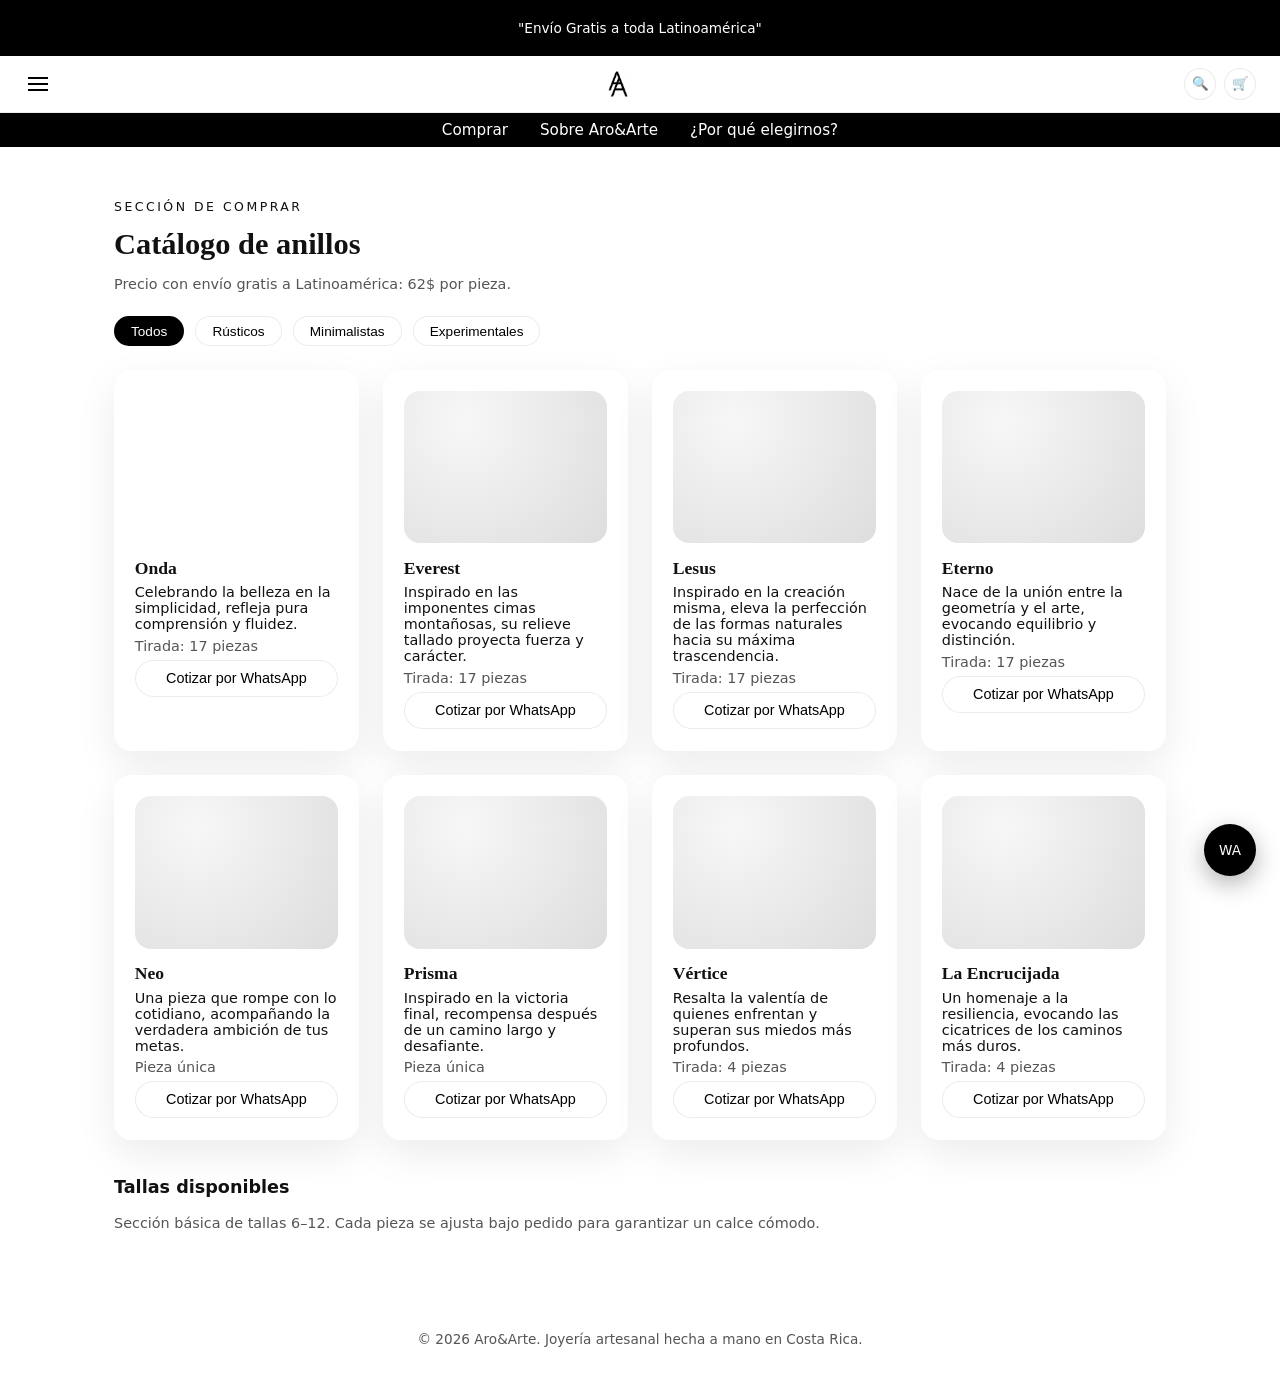
==== comprar.html @ f6598a06 "Faltan fotos" ====
<!DOCTYPE html>
<html lang="es">
<head>
  <meta charset="UTF-8" />
  <meta name="viewport" content="width=device-width, initial-scale=1" />
  <title>Aro&Arte - Joyería artesanal</title>
  <link rel="stylesheet" href="css/styles.css" />
</head>
<body>
  <header class="top-banner">
    <p>"Envío Gratis a toda Latinoamérica"</p>
  </header>
  <header class="main-header">
  <button class="nav-toggle" aria-label="Abrir menú">
    <span></span><span></span><span></span>
  </button>

  <a href="index.html#hero" class="brand-logo">
    <img src="img/logo-aroarte.jpg" alt="Aro&Arte" />
  </a>

  <div class="header-actions">
    <button class="icon-btn" aria-label="Buscar">&#128269;</button>
    <button class="icon-btn" aria-label="Carrito">&#128722;</button>
  </div>
</header>
  <nav class="main-nav" aria-label="Navegación principal">
    <a href="comprar.html#catalogo" class="nav-link">Comprar</a>
    <a href="sobre.html#sobre" class="nav-link">Sobre Aro&Arte</a>
    <a href="por-que.html#por-que" class="nav-link">¿Por qué elegirnos?</a>
  </nav>

  <main>
<section class="catalogo" id="catalogo">
      <header class="section-header">
        <p class="section-eyebrow">Sección de Comprar</p>
        <h2>Catálogo de anillos</h2>
        <p class="section-note">Precio con envío gratis a Latinoamérica: 62$ por pieza.</p>
      </header>

      <div class="catalogo-filters">
        <button class="filter-pill is-active">Todos</button>
        <button class="filter-pill">Rústicos</button>
        <button class="filter-pill">Minimalistas</button>
        <button class="filter-pill">Experimentales</button>
      </div>

      <div class="catalogo-grid">
        <!-- Primera fila -->
        <article class="producto-card">
          <div class="producto-media media-onda"></div>
          <div class="producto-body">
            <h3>Onda</h3>
            <p>Celebrando la belleza en la simplicidad, refleja pura comprensión y fluidez.</p>
            <p class="producto-meta">Tirada: 17 piezas</p>
            <button class="btn-outline">Cotizar por WhatsApp</button>
          </div>
        </article>

        <article class="producto-card">
          <div class="producto-media media-everest"></div>
          <div class="producto-body">
            <h3>Everest</h3>
            <p>Inspirado en las imponentes cimas montañosas, su relieve tallado proyecta fuerza y carácter.</p>
            <p class="producto-meta">Tirada: 17 piezas</p>
            <button class="btn-outline">Cotizar por WhatsApp</button>
          </div>
        </article>

        <article class="producto-card">
          <div class="producto-media media-lesus"></div>
          <div class="producto-body">
            <h3>Lesus</h3>
            <p>Inspirado en la creación misma, eleva la perfección de las formas naturales hacia su máxima trascendencia.</p>
            <p class="producto-meta">Tirada: 17 piezas</p>
            <button class="btn-outline">Cotizar por WhatsApp</button>
          </div>
        </article>

        <article class="producto-card">
          <div class="producto-media media-eterno"></div>
          <div class="producto-body">
            <h3>Eterno</h3>
            <p>Nace de la unión entre la geometría y el arte, evocando equilibrio y distinción.</p>
            <p class="producto-meta">Tirada: 17 piezas</p>
            <button class="btn-outline">Cotizar por WhatsApp</button>
          </div>
        </article>

        <!-- Segunda fila de ejemplos -->
        <article class="producto-card">
          <div class="producto-media media-neo"></div>
          <div class="producto-body">
            <h3>Neo</h3>
            <p>Una pieza que rompe con lo cotidiano, acompañando la verdadera ambición de tus metas.</p>
            <p class="producto-meta">Pieza única</p>
            <button class="btn-outline">Cotizar por WhatsApp</button>
          </div>
        </article>

        <article class="producto-card">
          <div class="producto-media media-prisma"></div>
          <div class="producto-body">
            <h3>Prisma</h3>
            <p>Inspirado en la victoria final, recompensa después de un camino largo y desafiante.</p>
            <p class="producto-meta">Pieza única</p>
            <button class="btn-outline">Cotizar por WhatsApp</button>
          </div>
        </article>

        <article class="producto-card">
          <div class="producto-media media-vertice"></div>
          <div class="producto-body">
            <h3>Vértice</h3>
            <p>Resalta la valentía de quienes enfrentan y superan sus miedos más profundos.</p>
            <p class="producto-meta">Tirada: 4 piezas</p>
            <button class="btn-outline">Cotizar por WhatsApp</button>
          </div>
        </article>

        <article class="producto-card">
          <div class="producto-media media-encrucijada"></div>
          <div class="producto-body">
            <h3>La Encrucijada</h3>
            <p>Un homenaje a la resiliencia, evocando las cicatrices de los caminos más duros.</p>
            <p class="producto-meta">Tirada: 4 piezas</p>
            <button class="btn-outline">Cotizar por WhatsApp</button>
          </div>
        </article>
      </div>

      <section class="tallas">
        <h3>Tallas disponibles</h3>
        <p>Sección básica de tallas 6–12. Cada pieza se ajusta bajo pedido para garantizar un calce cómodo.</p>
      </section>  </main>

  <a href="https://wa.me/" class="whatsapp-float" aria-label="Cotizar por WhatsApp">WA</a>

  <footer class="site-footer">
    <p>© 2026 Aro&Arte. Joyería artesanal hecha a mano en Costa Rica.</p>
  </footer>

  <script src="js/main.js"></script>
</body>
</html>
---- css/styles.css ----
/* Blanco y negro minimalista y responsive */
:root {
  --bg-main: #ffffff;
  --bg-alt: #f7f7f7;
  --color-text: #111111;
  --color-muted: #555555;
  --accent: #000000;
  --accent-soft: #222222;
  --border-soft: rgba(0,0,0,0.08);
  --radius-sm: 8px;
  --radius-md: 14px;
  --radius-full: 999px;
  --shadow-soft: 0 14px 40px rgba(0,0,0,0.08);
}

* { box-sizing: border-box; }
html, body { margin: 0; padding: 0; }
body {
  font-family: system-ui, -apple-system, BlinkMacSystemFont, "Segoe UI", sans-serif;
  background-color: var(--bg-main);
  color: var(--color-text);
}
img { max-width: 100%; display: block; }

.top-banner {
  background: #000000;
  color: #ffffff;
  text-align: center;
  font-size: 0.85rem;
  padding: 0.4rem 1rem;
}

.main-header {
  display: flex;
  align-items: center;
  justify-content: space-between;
  padding: 0.75rem 1.5rem;
  border-bottom: 1px solid var(--border-soft);
}

.nav-toggle {
  border: none;
  background: transparent;
  display: inline-flex;
  flex-direction: column;
  gap: 4px;
  padding: 4px;
  cursor: pointer;
}
.nav-toggle span {
  width: 20px;
  height: 2px;
  background: #000000;
}

.brand-mark {
  font-family: "Times New Roman", serif;
  font-size: 1.4rem;
  letter-spacing: 0.2em;
}

.header-actions { display: flex; gap: 0.5rem; }
.icon-btn {
  width: 32px;
  height: 32px;
  border-radius: 999px;
  border: 1px solid var(--border-soft);
  display: flex;
  align-items: center;
  justify-content: center;
  background: #ffffff;
  cursor: pointer;
}

.main-nav {
  display: flex;
  justify-content: center;
  gap: 2rem;
  padding: 0.5rem 1rem;
  background: #000000;
}

.nav-link {
  color: #ffffff;
  text-decoration: none;
  font-size: 0.95rem;
}

.hero {
  padding: 3rem 1.5rem 2.5rem;
}
.hero-inner {
  max-width: 1100px;
  margin: 0 auto;
  display: grid;
  grid-template-columns: minmax(0, 3fr) minmax(0, 2fr);
  gap: 2.5rem;
  align-items: center;
}
.hero-eyebrow {
  text-transform: uppercase;
  letter-spacing: 0.18em;
  font-size: 0.8rem;
}
.hero h1 {
  font-family: "Georgia", "Times New Roman", serif;
  font-size: 2.3rem;
  line-height: 1.2;
  margin: 0.5rem 0 1rem;
}
.hero-text {
  font-size: 1rem;
  color: var(--color-muted);
  max-width: 32rem;
}

.btn-primary {
  display: inline-flex;
  align-items: center;
  justify-content: center;
  padding: 0.8rem 1.8rem;
  border-radius: var(--radius-full);
  background: #000000;
  color: #ffffff;
  text-decoration: none;
  font-size: 0.95rem;
  margin-top: 1.4rem;
}

.hero-media {
  display: flex;
  justify-content: center;
}
.ring-hero {
  width: 220px;
  height: 120px;
  border-radius: var(--radius-md);
  background: linear-gradient(145deg, #444444, #bbbbbb);
  box-shadow: var(--shadow-soft);
}

.section-header {
  max-width: 1100px;
  margin: 0 auto 1.5rem;
  padding: 0 1.5rem;
}
.section-eyebrow {
  text-transform: uppercase;
  letter-spacing: 0.2em;
  font-size: 0.78rem;
}
.section-header h2 {
  font-family: "Georgia", "Times New Roman", serif;
  font-size: 1.9rem;
  margin: 0.3rem 0 0.3rem;
}
.section-note {
  font-size: 0.9rem;
  color: var(--color-muted);
}

.catalogo {
  padding: 2.5rem 0 3rem;
  background: #ffffff;
}

.catalogo-filters {
  max-width: 1100px;
  margin: 0 auto 1.5rem;
  padding: 0 1.5rem;
  display: flex;
  gap: 0.7rem;
  flex-wrap: wrap;
}
.filter-pill {
  border-radius: var(--radius-full);
  border: 1px solid var(--border-soft);
  padding: 0.4rem 1rem;
  font-size: 0.85rem;
  background: #ffffff;
  cursor: pointer;
}
.filter-pill.is-active {
  background: #000000;
  color: #ffffff;
}

.catalogo-grid {
  max-width: 1100px;
  margin: 0 auto;
  padding: 0 1.5rem;
  display: grid;
  grid-template-columns: repeat(4, minmax(0, 1fr));
  gap: 1.5rem;
}

.producto-card {
  background: #ffffff;
  border-radius: 18px;
  box-shadow: var(--shadow-soft);
  padding: 1.3rem 1.3rem 1.4rem;
  display: flex;
  flex-direction: column;
  gap: 0.9rem;
}
.producto-media {
  width: 100%;
  aspect-ratio: 4/3;
  border-radius: 16px;
  background: radial-gradient(circle at 30% 20%, #f7f7f7, #dddddd);
}
/* Cada clase media-* puede luego recibir background-image:url(...) */

.producto-body h3 {
  font-family: "Georgia", "Times New Roman", serif;
  font-size: 1.1rem;
  margin: 0;
}
.producto-body p {
  margin: 0.35rem 0;
  font-size: 0.9rem;
}
.producto-meta {
  font-size: 0.85rem;
  color: var(--color-muted);
}

.btn-outline {
  width: 100%;
  padding: 0.6rem 1rem;
  border-radius: var(--radius-full);
  border: 1px solid var(--border-soft);
  background: #ffffff;
  cursor: pointer;
  font-size: 0.9rem;
}

.tallas {
  max-width: 1100px;
  margin: 2.3rem auto 0;
  padding: 0 1.5rem;
}
.tallas h3 {
  font-size: 1.1rem;
}
.tallas p {
  font-size: 0.9rem;
  color: var(--color-muted);
}

.sobre {
  padding: 3rem 0 3rem;
  background: var(--bg-alt);
}
.sobre-inner {
  max-width: 900px;
  margin: 0 auto;
  padding: 0 1.5rem;
  display: grid;
  grid-template-columns: minmax(0, 1.3fr) minmax(0, 2fr);
  gap: 2rem;
  align-items: center;
}
.sobre-media {
  width: 100%;
  aspect-ratio: 3/4;
  border-radius: 14px;
  background: radial-gradient(circle at 30% 20%, #ffe2b5, #f0c59a);
}
.sobre-copy p {
  font-size: 0.95rem;
  color: var(--color-muted);
}

.por-que {
  padding: 3rem 0 3.5rem;
  background: #ffffff;
}
.por-que-grid {
  max-width: 1100px;
  margin: 0 auto 2rem;
  padding: 0 1.5rem;
  display: grid;
  grid-template-columns: repeat(4, minmax(0, 1fr));
  gap: 1.4rem;
}
.reason-card {
  background: #ffffff;
  border-radius: 16px;
  border: 1px solid var(--border-soft);
  padding: 1.1rem 1.1rem 1.2rem;
}
.reason-card h3 {
  font-size: 1rem;
  margin: 0 0 0.4rem;
}
.reason-card p {
  font-size: 0.9rem;
  color: var(--color-muted);
}

.por-que-media {
  max-width: 900px;
  margin: 0 auto;
  padding: 0 1.5rem;
  display: flex;
  gap: 1.5rem;
  justify-content: center;
}
.por-que-ring,
.por-que-pouch {
  width: 180px;
  height: 110px;
  border-radius: 20px;
}
.por-que-ring {
  background: linear-gradient(135deg, #444444, #bbbbbb);
}
.por-que-pouch {
  background: linear-gradient(135deg, #c1783a, #8b5224);
}

.por-que-cta {
  text-align: center;
  margin-top: 2rem;
}

.whatsapp-float {
  position: fixed;
  bottom: 1.5rem;
  right: 1.5rem;
  width: 52px;
  height: 52px;
  border-radius: 50%;
  background-color: #000000;
  color: #ffffff;
  display: flex;
  align-items: center;
  justify-content: center;
  box-shadow: 0 8px 24px rgba(0,0,0,0.3);
  text-decoration: none;
  font-size: 0.85rem;
}

.site-footer {
  padding: 1.5rem 1.5rem 2rem;
  text-align: center;
  font-size: 0.85rem;
  color: var(--color-muted);
}

/* Responsive */
@media (max-width: 1024px) {
  .catalogo-grid {
    grid-template-columns: repeat(3, minmax(0, 1fr));
  }
  .por-que-grid {
    grid-template-columns: repeat(2, minmax(0, 1fr));
  }
}

@media (max-width: 768px) {
  .hero-inner {
    grid-template-columns: minmax(0, 1fr);
  }
  .catalogo-grid {
    grid-template-columns: repeat(2, minmax(0, 1fr));
  }
  .sobre-inner {
    grid-template-columns: minmax(0, 1fr);
  }
  .por-que-grid {
    grid-template-columns: minmax(0, 1fr);
  }
  .main-nav {
    overflow-x: auto;
  }
}

@media (max-width: 480px) {
  .catalogo-grid {
    grid-template-columns: minmax(0, 1fr);
  }
}

.brand-logo img {
  height: 32px;       /* ajusta según se vea mejor */
  display: block;
}
.media-onda {
  background-image: url("img/hero-ring.jpg");
  background-size: cover;
  background-position: center;
}
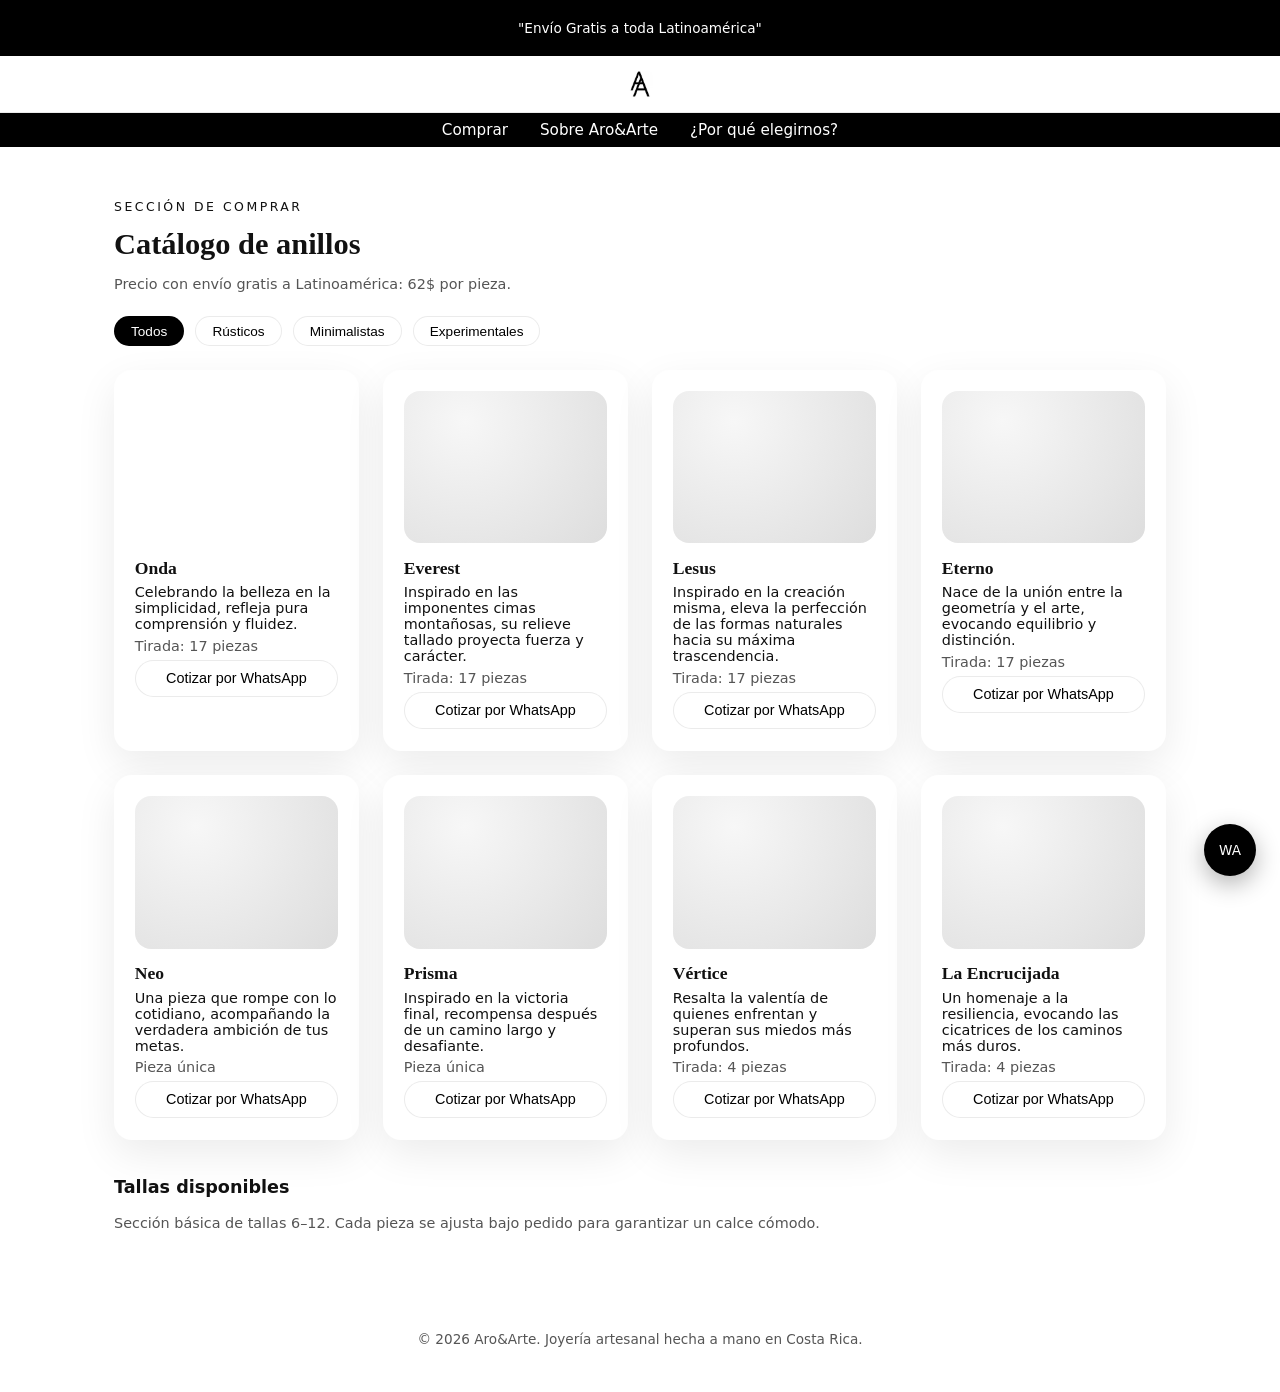
==== commit f27d6332: "a" ====
--- a/comprar.html
+++ b/comprar.html
@@ -10,20 +10,17 @@
   <header class="top-banner">
     <p>"Envío Gratis a toda Latinoamérica"</p>
   </header>
+
   <header class="main-header">
-  <button class="nav-toggle" aria-label="Abrir menú">
-    <span></span><span></span><span></span>
-  </button>
+    <button class="nav-toggle" aria-label="Abrir menú">
+      <span></span><span></span><span></span>
+    </button>
 
-  <a href="index.html#hero" class="brand-logo">
-    <img src="img/logo-aroarte.jpg" alt="Aro&Arte" />
-  </a>
+    <a href="index.html#hero" class="brand-logo">
+      <img src="img/logo-aroarte.jpg" alt="Aro&Arte" />
+    </a>
+  </header>
 
-  <div class="header-actions">
-    <button class="icon-btn" aria-label="Buscar">&#128269;</button>
-    <button class="icon-btn" aria-label="Carrito">&#128722;</button>
-  </div>
-</header>
   <nav class="main-nav" aria-label="Navegación principal">
     <a href="comprar.html#catalogo" class="nav-link">Comprar</a>
     <a href="sobre.html#sobre" class="nav-link">Sobre Aro&Arte</a>
--- a/css/styles.css
+++ b/css/styles.css
@@ -33,9 +33,15 @@
 .main-header {
   display: flex;
   align-items: center;
-  justify-content: space-between;
+  justify-content: center;   /* logo centrado */
   padding: 0.75rem 1.5rem;
   border-bottom: 1px solid var(--border-soft);
+  position: relative;        /* para posicionar el hamburguer */
+}
+
+.brand-logo img {
+  height: 32px;
+  display: block;
 }
 
 .nav-toggle {
@@ -46,11 +52,21 @@
   gap: 4px;
   padding: 4px;
   cursor: pointer;
-}
+  position: absolute;
+  left: 1.5rem;
+}
+
 .nav-toggle span {
   width: 20px;
   height: 2px;
   background: #000000;
+}
+
+/* Solo en móvil */
+@media (min-width: 769px) {
+  .nav-toggle {
+    display: none;
+  }
 }
 
 .brand-mark {
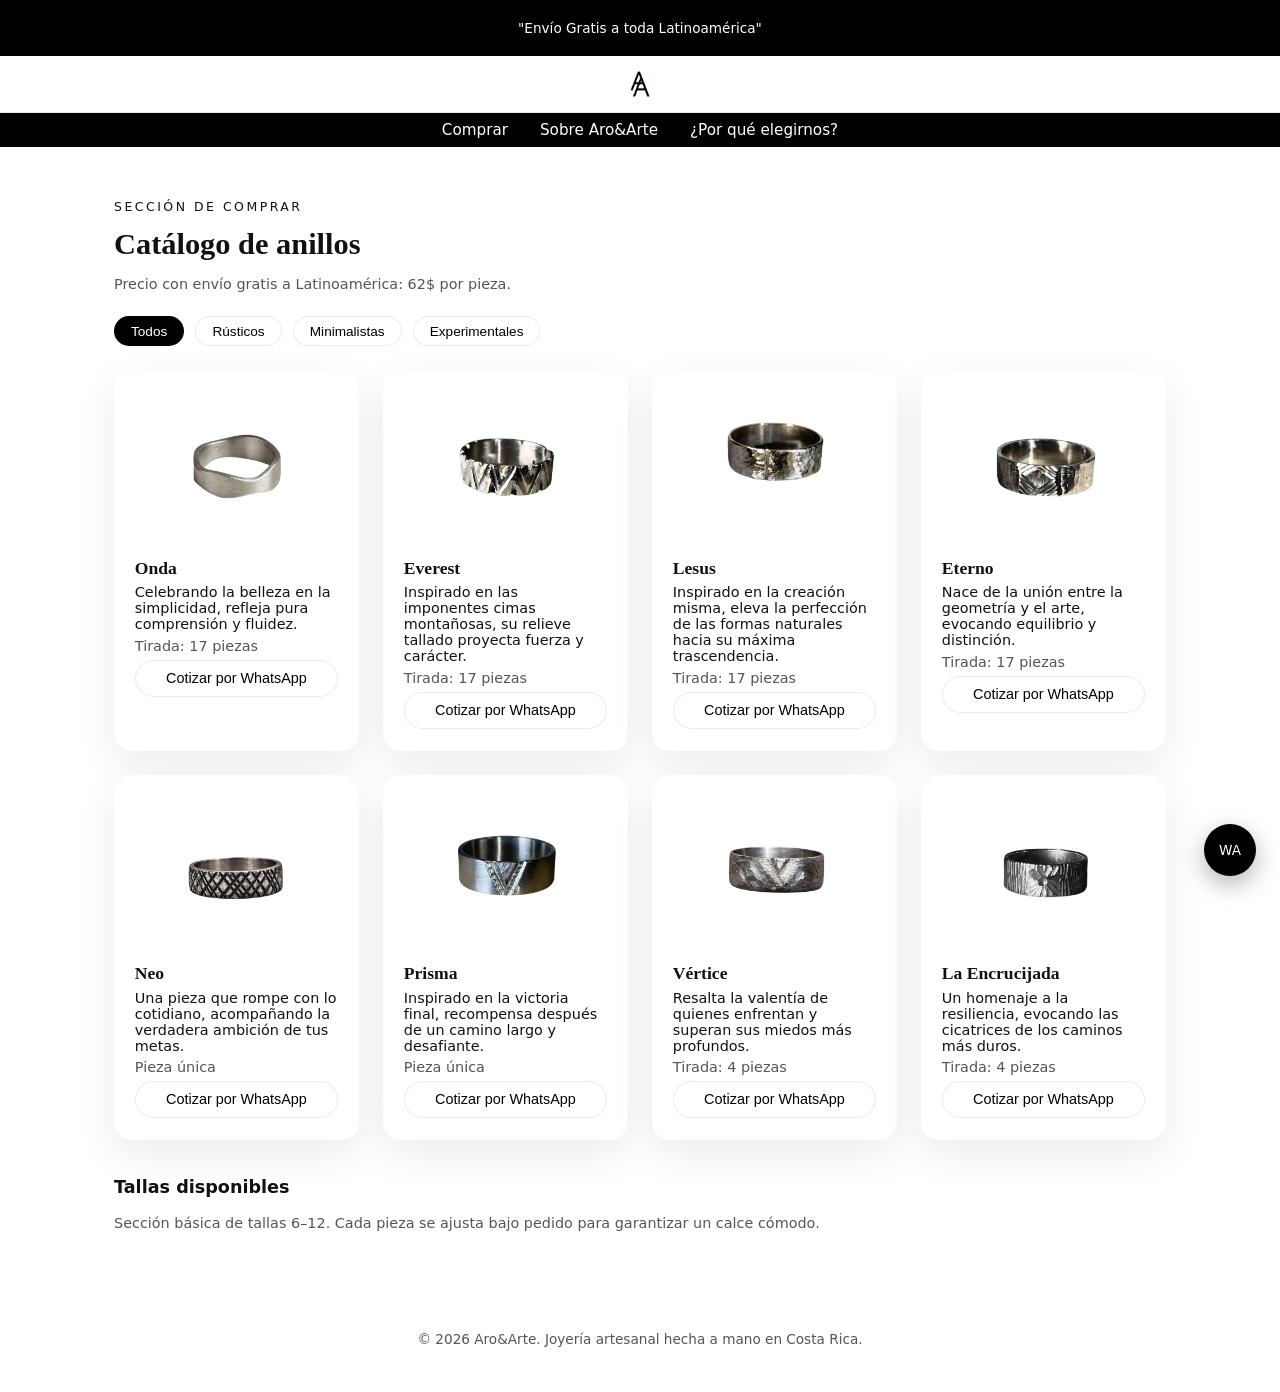
==== commit 4d4fe699: "aaa" ====
--- a/comprar.html
+++ b/comprar.html
@@ -20,6 +20,13 @@
       <img src="img/logo-aroarte.jpg" alt="Aro&Arte" />
     </a>
   </header>
+<nav class="mobile-menu" aria-label="Menú móvil">
+  <ul>
+    <li><a href="comprar.html#catalogo">Comprar</a></li>
+    <li><a href="sobre.html#sobre">Sobre Aro&Arte</a></li>
+    <li><a href="por-que.html#por-que">¿Por qué elegirnos?</a></li>
+  </ul>
+</nav>
 
   <nav class="main-nav" aria-label="Navegación principal">
     <a href="comprar.html#catalogo" class="nav-link">Comprar</a>
--- a/css/styles.css
+++ b/css/styles.css
@@ -36,7 +36,7 @@
   justify-content: center;   /* logo centrado */
   padding: 0.75rem 1.5rem;
   border-bottom: 1px solid var(--border-soft);
-  position: relative;        /* para posicionar el hamburguer */
+  position: relative;
 }
 
 .brand-logo img {
@@ -44,6 +44,7 @@
   display: block;
 }
 
+/* Hamburguer a la derecha */
 .nav-toggle {
   border: none;
   background: transparent;
@@ -53,7 +54,7 @@
   padding: 4px;
   cursor: pointer;
   position: absolute;
-  left: 1.5rem;
+  right: 1.5rem;             /* lado derecho del header */
 }
 
 .nav-toggle span {
@@ -88,6 +89,7 @@
   cursor: pointer;
 }
 
+/* Barra desktop (igual que antes) */
 .main-nav {
   display: flex;
   justify-content: center;
@@ -100,6 +102,13 @@
   color: #ffffff;
   text-decoration: none;
   font-size: 0.95rem;
+}
+
+/* En móvil ocultamos la barra y usaremos el menú hamburguer */
+@media (max-width: 768px) {
+  .main-nav {
+    display: none;
+  }
 }
 
 .hero {
@@ -407,4 +416,155 @@
   background-image: url("img/hero-ring.jpg");
   background-size: cover;
   background-position: center;
+}
+
+
+.main-nav {
+  display: flex;
+  justify-content: center;
+  gap: 2rem;
+  padding: 0.5rem 1rem;
+  background: #000000;
+}
+
+.nav-link {
+  color: #ffffff;
+  text-decoration: none;
+  font-size: 0.95rem;
+}
+
+/* En móvil ocultamos la barra y usaremos el menú hamburguer */
+@media (max-width: 768px) {
+  .main-nav {
+    display: none;
+  }
+}
+
+
+/* Overlay móvil profesional */
+.mobile-menu {
+  position: fixed;
+  inset: 0;                      /* top/right/bottom/left: 0 */
+  background: rgba(0, 0, 0, 0.94);
+  color: #ffffff;
+  display: none;                 /* se controla con JS */
+  z-index: 1000;
+}
+
+.mobile-menu ul {
+  list-style: none;
+  margin: 0;
+  padding: 0;
+  height: 100%;
+  display: flex;
+  flex-direction: column;
+  justify-content: center;
+  align-items: center;
+  gap: 1.2rem;
+}
+
+.mobile-menu a {
+  color: #ffffff;
+  text-decoration: none;
+  font-size: 1.1rem;
+  letter-spacing: 0.05em;
+}
+
+/* En móvil: ocultar barra y usar overlay */
+@media (max-width: 768px) {
+  .main-nav {
+    display: none;
+  }
+}
+ 
+
+.media-onda {
+  background-image: url("../img/1.jpg");
+  background-size: cover;
+  background-position: center;
+}
+
+.media-everest {
+  background-image: url("../img/2.jpg");
+  background-size: cover;
+  background-position: center;
+}
+
+.media-lesus {
+  background-image: url("../img/3.jpg");
+  background-size: cover;
+  background-position: center;
+}
+
+.media-eterno {
+  background-image: url("../img/4.jpg");
+  background-size: cover;
+  background-position: center;
+}
+
+.media-neo {
+  background-image: url("../img/5.jpg");
+  background-size: cover;
+  background-position: center;
+}
+
+.media-prisma {
+  background-image: url("../img/6.jpg");
+  background-size: cover;
+  background-position: center;
+}
+
+.media-vertice {
+  background-image: url("../img/7.jpg");
+  background-size: cover;
+  background-position: center;
+}
+
+.media-encrucijada {
+  background-image: url("../img/8.jpg");
+  background-size: cover;
+  background-position: center;
+}
+
+/* y así hasta el anillo 15 */
+.media-9 {
+  background-image: url("../img/9.jpg");
+  background-size: cover;
+  background-position: center;
+}
+
+.media-10 {
+  background-image: url("../img/10.jpg");
+  background-size: cover;
+  background-position: center;
+}
+
+.media-11 {
+  background-image: url("../img/11.jpg");
+  background-size: cover;
+  background-position: center;
+}
+
+.media-12 {
+  background-image: url("../img/12.jpg");
+  background-size: cover;
+  background-position: center;
+}
+
+.media-13 {
+  background-image: url("../img/13.jpg");
+  background-size: cover;
+  background-position: center;
+}
+
+.media-14 {
+  background-image: url("../img/14.jpg");
+  background-size: cover;
+  background-position: center;
+}
+
+.media-15 {
+  background-image: url("../img/15.jpg");
+  background-size: cover;
+  background-position: center;
 }
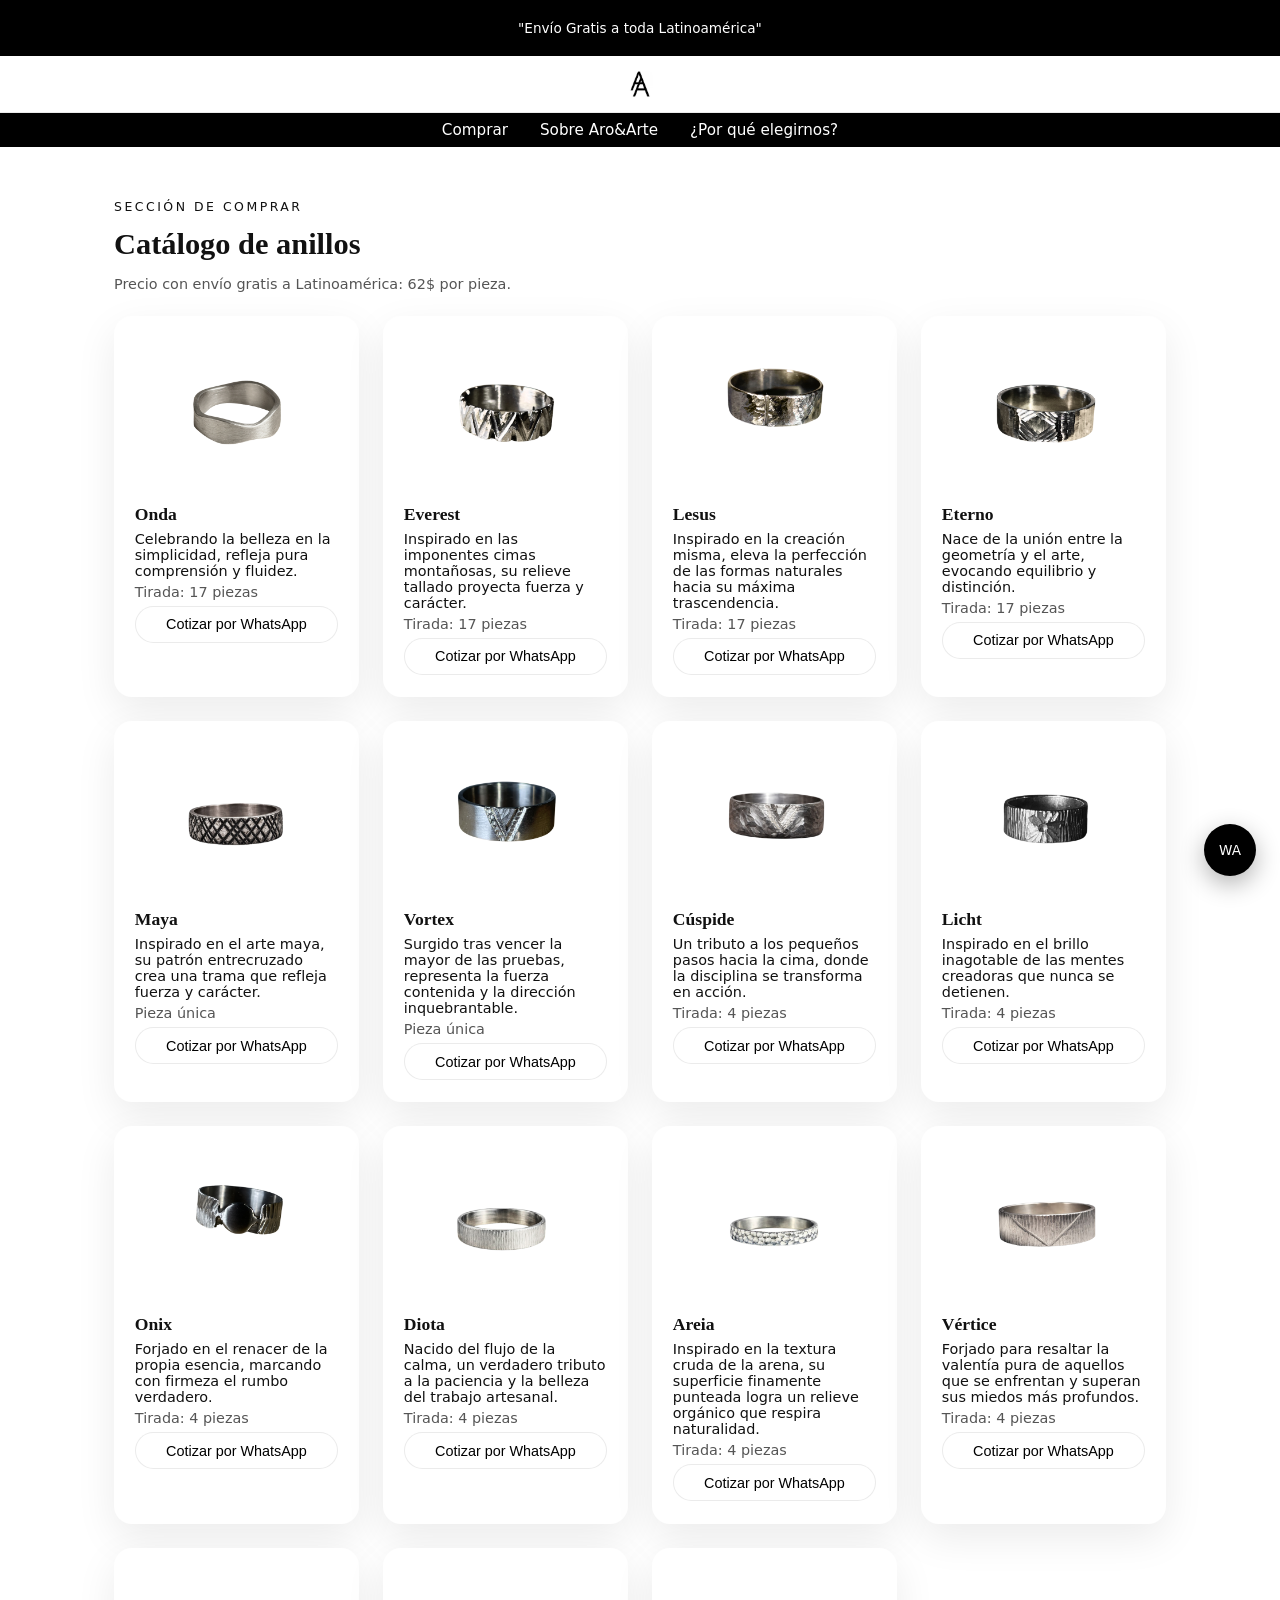
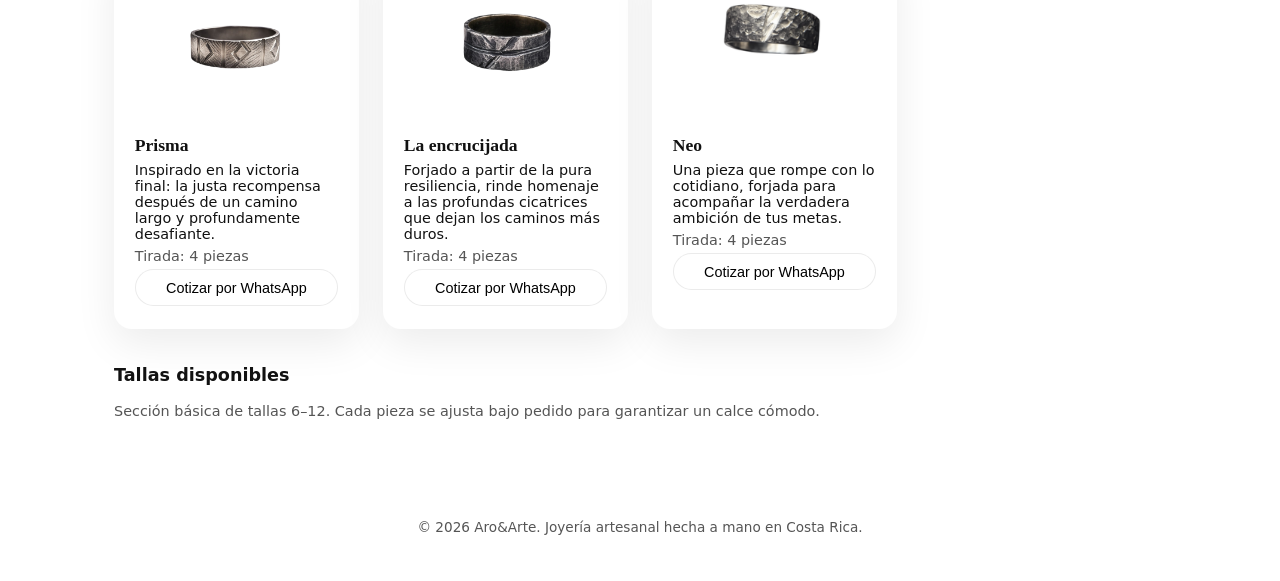
==== commit 7ee2f49e: "fotos con descripcion" ====
--- a/comprar.html
+++ b/comprar.html
@@ -42,12 +42,7 @@
         <p class="section-note">Precio con envío gratis a Latinoamérica: 62$ por pieza.</p>
       </header>
 
-      <div class="catalogo-filters">
-        <button class="filter-pill is-active">Todos</button>
-        <button class="filter-pill">Rústicos</button>
-        <button class="filter-pill">Minimalistas</button>
-        <button class="filter-pill">Experimentales</button>
-      </div>
+   
 
       <div class="catalogo-grid">
         <!-- Primera fila -->
@@ -95,43 +90,131 @@
         <article class="producto-card">
           <div class="producto-media media-neo"></div>
           <div class="producto-body">
+            <h3>Maya</h3>
+            <p>
+Inspirado en el arte maya, su patrón entrecruzado crea una trama que refleja fuerza y carácter.</p>
+            <p class="producto-meta">Pieza única</p>
+            <button class="btn-outline">Cotizar por WhatsApp</button>
+          </div>
+        </article>
+
+        <article class="producto-card">
+          <div class="producto-media media-prisma"></div>
+          <div class="producto-body">
+            <h3>Vortex</h3>
+            <p>Surgido tras vencer la mayor de las pruebas, representa la fuerza contenida y la dirección inquebrantable.</p>
+            <p class="producto-meta">Pieza única</p>
+            <button class="btn-outline">Cotizar por WhatsApp</button>
+          </div>
+        </article>
+
+        <article class="producto-card">
+          <div class="producto-media media-vertice"></div>
+          <div class="producto-body">
+            <h3>Cúspide</h3>
+            <p>Un tributo a los pequeños pasos hacia la cima, donde la disciplina se transforma en acción.</p>
+            <p class="producto-meta">Tirada: 4 piezas</p>
+            <button class="btn-outline">Cotizar por WhatsApp</button>
+          </div>
+        </article>
+
+        <article class="producto-card">
+          <div class="producto-media media-encrucijada"></div>
+          <div class="producto-body">
+            <h3>Licht</h3>
+            <p>Inspirado en el brillo inagotable de las mentes creadoras que nunca se detienen.</p>
+            <p class="producto-meta">Tirada: 4 piezas</p>
+            <button class="btn-outline">Cotizar por WhatsApp</button>
+          </div>
+          
+        </article>
+        <article class="producto-card">
+          <div class="producto-media media-9"></div>
+          <div class="producto-body">
+            <h3>Onix</h3>
+            <p>Forjado en el renacer de la propia esencia, marcando con firmeza el rumbo verdadero.</p>
+            <p class="producto-meta">Tirada: 4 piezas</p>
+            <button class="btn-outline">Cotizar por WhatsApp</button>
+          </div>
+        </article>
+        <article class="producto-card">
+          <div class="producto-media media-11"></div>
+          <div class="producto-body">
+            <h3>Diota</h3>
+            <p>Nacido del flujo de la calma, un verdadero tributo a la paciencia y la belleza del trabajo artesanal.</p>
+            <p class="producto-meta">Tirada: 4 piezas</p>
+            <button class="btn-outline">Cotizar por WhatsApp</button>
+          </div>
+        </article>
+
+        <article class="producto-card">
+          <div class="producto-media media-12"></div>
+          <div class="producto-body">
+            <h3>Areia</h3>
+            <p>Inspirado en la textura cruda de la arena, su superficie finamente punteada logra un relieve orgánico que respira naturalidad.</p>
+            <p class="producto-meta">Tirada: 4 piezas</p>
+            <button class="btn-outline">Cotizar por WhatsApp</button>
+          </div>
+        </article>
+
+         <article class="producto-card">
+          <div class="producto-media media-13"></div>
+          <div class="producto-body">
+            <h3>Vértice</h3>
+            <p>Forjado para resaltar la valentía pura de aquellos que se enfrentan y superan sus miedos más profundos.</p>
+            <p class="producto-meta">Tirada: 4 piezas</p>
+            <button class="btn-outline">Cotizar por WhatsApp</button>
+          </div>
+
+
+
+        </article>
+
+        <article class="producto-card">
+          <div class="producto-media media-14"></div>
+          <div class="producto-body">
+            <h3>Prisma</h3>
+            <p>Inspirado en la victoria final: la justa recompensa después de un camino largo y profundamente desafiante.</p>
+            <p class="producto-meta">Tirada: 4 piezas</p>
+            <button class="btn-outline">Cotizar por WhatsApp</button>
+          </div>
+
+
+          
+        </article>
+
+        <article class="producto-card">
+          <div class="producto-media media-15"></div>
+          <div class="producto-body">
+            <h3>La encrucijada</h3>
+            <p>Forjado a partir de la pura resiliencia, rinde homenaje a las profundas cicatrices que dejan los caminos más duros.</p>
+            <p class="producto-meta">Tirada: 4 piezas</p>
+            <button class="btn-outline">Cotizar por WhatsApp</button>
+          </div>
+
+
+          
+        </article>
+
+        </article>
+
+        <article class="producto-card">
+          <div class="producto-media media-16"></div>
+          <div class="producto-body">
             <h3>Neo</h3>
-            <p>Una pieza que rompe con lo cotidiano, acompañando la verdadera ambición de tus metas.</p>
-            <p class="producto-meta">Pieza única</p>
-            <button class="btn-outline">Cotizar por WhatsApp</button>
-          </div>
-        </article>
-
-        <article class="producto-card">
-          <div class="producto-media media-prisma"></div>
-          <div class="producto-body">
-            <h3>Prisma</h3>
-            <p>Inspirado en la victoria final, recompensa después de un camino largo y desafiante.</p>
-            <p class="producto-meta">Pieza única</p>
-            <button class="btn-outline">Cotizar por WhatsApp</button>
-          </div>
-        </article>
-
-        <article class="producto-card">
-          <div class="producto-media media-vertice"></div>
-          <div class="producto-body">
-            <h3>Vértice</h3>
-            <p>Resalta la valentía de quienes enfrentan y superan sus miedos más profundos.</p>
-            <p class="producto-meta">Tirada: 4 piezas</p>
-            <button class="btn-outline">Cotizar por WhatsApp</button>
-          </div>
-        </article>
-
-        <article class="producto-card">
-          <div class="producto-media media-encrucijada"></div>
-          <div class="producto-body">
-            <h3>La Encrucijada</h3>
-            <p>Un homenaje a la resiliencia, evocando las cicatrices de los caminos más duros.</p>
-            <p class="producto-meta">Tirada: 4 piezas</p>
-            <button class="btn-outline">Cotizar por WhatsApp</button>
-          </div>
+            <p>Una pieza que rompe con lo cotidiano, forjada para acompañar la verdadera ambición de tus metas.</p>
+            <p class="producto-meta">Tirada: 4 piezas</p>
+            <button class="btn-outline">Cotizar por WhatsApp</button>
+          </div>
+
+
+          
         </article>
       </div>
+      
+      </div>
+
+      
 
       <section class="tallas">
         <h3>Tallas disponibles</h3>
--- a/css/styles.css
+++ b/css/styles.css
@@ -567,4 +567,10 @@
   background-image: url("../img/15.jpg");
   background-size: cover;
   background-position: center;
+}
+
+.media-16 {
+  background-image: url("../img/16.jpg");
+  background-size: cover;
+  background-position: center;
 }
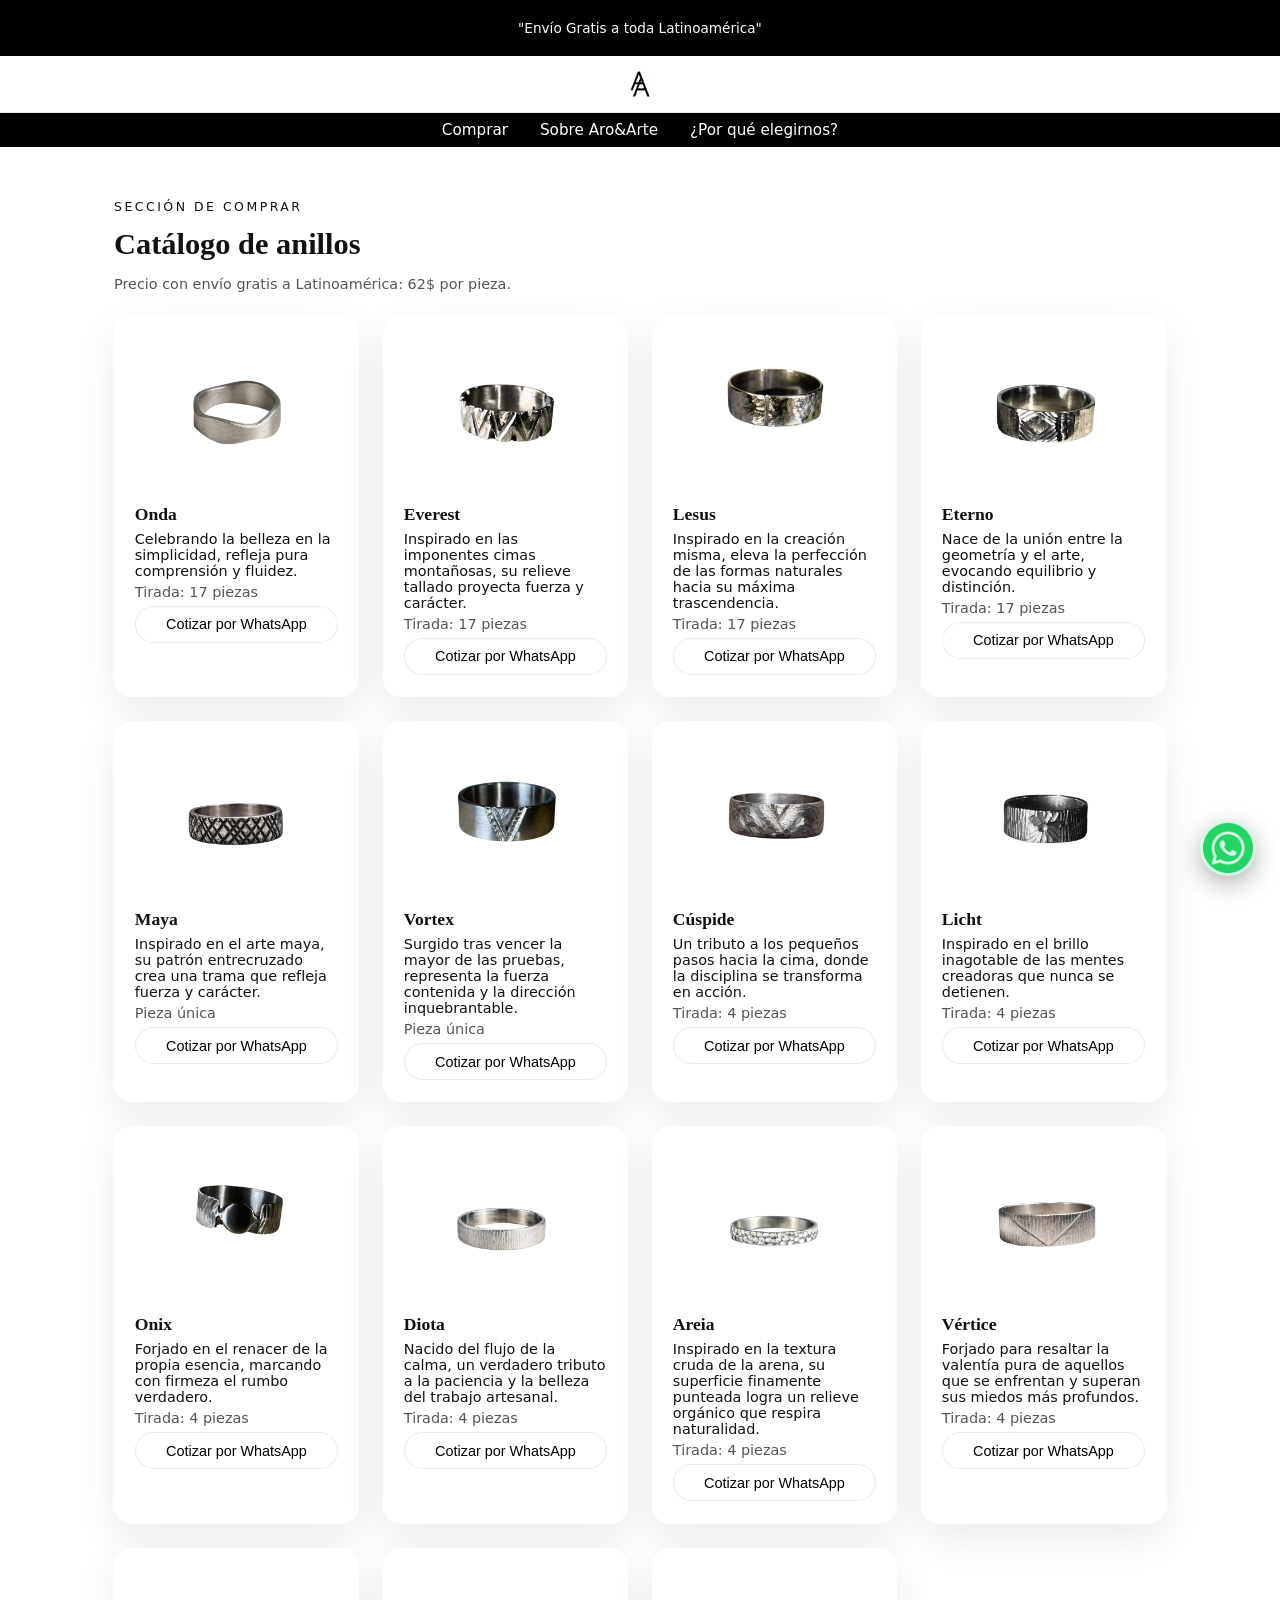
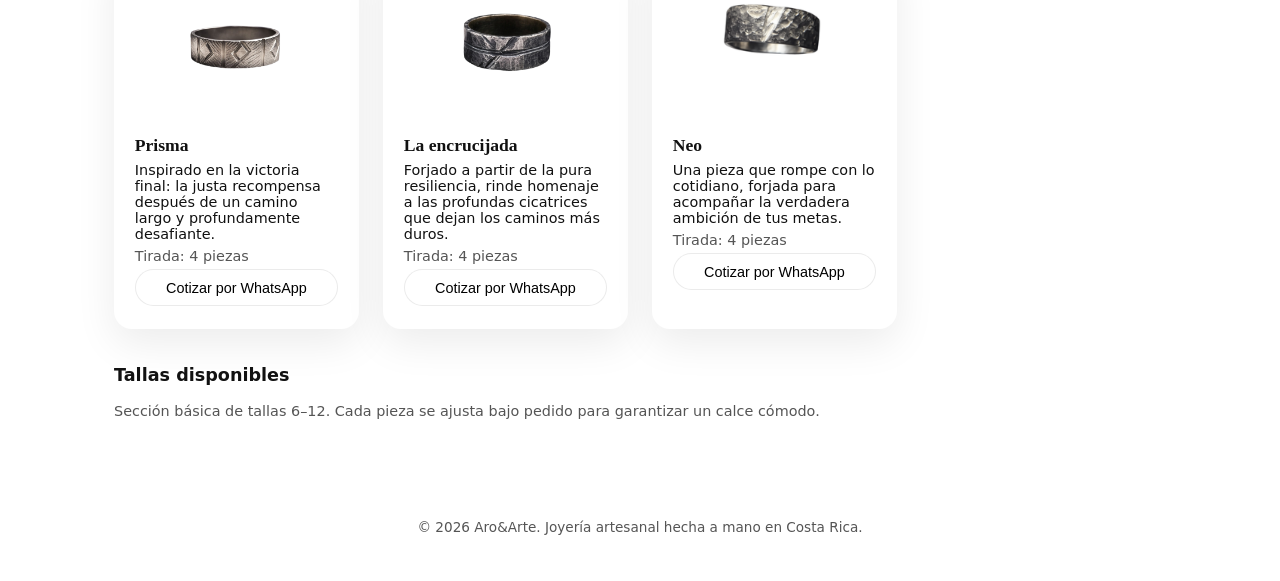
==== commit 5ff0f6aa: "ERREEEEEEEEEEE" ====
--- a/comprar.html
+++ b/comprar.html
@@ -221,7 +221,10 @@
         <p>Sección básica de tallas 6–12. Cada pieza se ajusta bajo pedido para garantizar un calce cómodo.</p>
       </section>  </main>
 
-  <a href="https://wa.me/" class="whatsapp-float" aria-label="Cotizar por WhatsApp">WA</a>
+ 
+<a href="https://wa.me/50660121581" class="whatsapp-float" aria-label="Cotizar por WhatsApp">
+  <img src="img/logowhats.jpg" alt="WhatsApp" />
+</a>
 
   <footer class="site-footer">
     <p>© 2026 Aro&Arte. Joyería artesanal hecha a mano en Costa Rica.</p>
--- a/css/styles.css
+++ b/css/styles.css
@@ -160,8 +160,10 @@
   width: 220px;
   height: 120px;
   border-radius: var(--radius-md);
-  background: linear-gradient(145deg, #444444, #bbbbbb);
-  box-shadow: var(--shadow-soft);
+  background-image: url("../img/16bg.jpg");  /* ojo: ../ porque styles.css está dentro de css/ */
+  background-size: cover;
+  background-position: center;
+   
 }
 
 .section-header {
@@ -288,9 +290,11 @@
 }
 .sobre-media {
   width: 100%;
-  aspect-ratio: 3/4;
+  aspect-ratio: 2/2;
   border-radius: 14px;
-  background: radial-gradient(circle at 30% 20%, #ffe2b5, #f0c59a);
+  background-image: url("../img/imagennino.jpg");
+  background-size: cover;
+  background-position: center;
 }
 .sobre-copy p {
   font-size: 0.95rem;
@@ -332,6 +336,35 @@
   gap: 1.5rem;
   justify-content: center;
 }
+
+.por-que-item {
+  width: 180px;
+  height: 150px;
+  border-radius: 0px;
+  background-size: cover;
+  background-position: center;
+}
+/* 1) Imagen 15.jpg */
+.por-que-15 {
+  background-image: url("../img/15.jpg");
+}
+
+/* 2) Imagen anesp.jpg */
+.por-que-anesp {
+  background-image: url("../img/anesp.jpg");
+}
+
+/* 3) Imagen sobre.jpg */
+.por-que-sobre {
+  background-image: url("../img/sobre.jpg");
+}
+
+@media (max-width: 768px) {
+  .por-que-media {
+    flex-direction: column;
+    align-items: center;
+  }
+}
 .por-que-ring,
 .por-que-pouch {
   width: 180px;
@@ -354,17 +387,21 @@
   position: fixed;
   bottom: 1.5rem;
   right: 1.5rem;
-  width: 52px;
-  height: 52px;
+  width: 56px;
+  height: 56px;
   border-radius: 50%;
-  background-color: #000000;
-  color: #ffffff;
+  background-color: #0ce95d2d;      /* opcional, puedes poner transparente */
   display: flex;
   align-items: center;
   justify-content: center;
-  box-shadow: 0 8px 24px rgba(0,0,0,0.3);
+  box-shadow: 0 8px 24px rgba(0, 0, 0, 0.3);
   text-decoration: none;
-  font-size: 0.85rem;
+}
+
+.whatsapp-float img {
+  width: 50PX;                    /* ajusta según tamaño del logo */
+  height: 50PX;
+  display: block;
 }
 
 .site-footer {
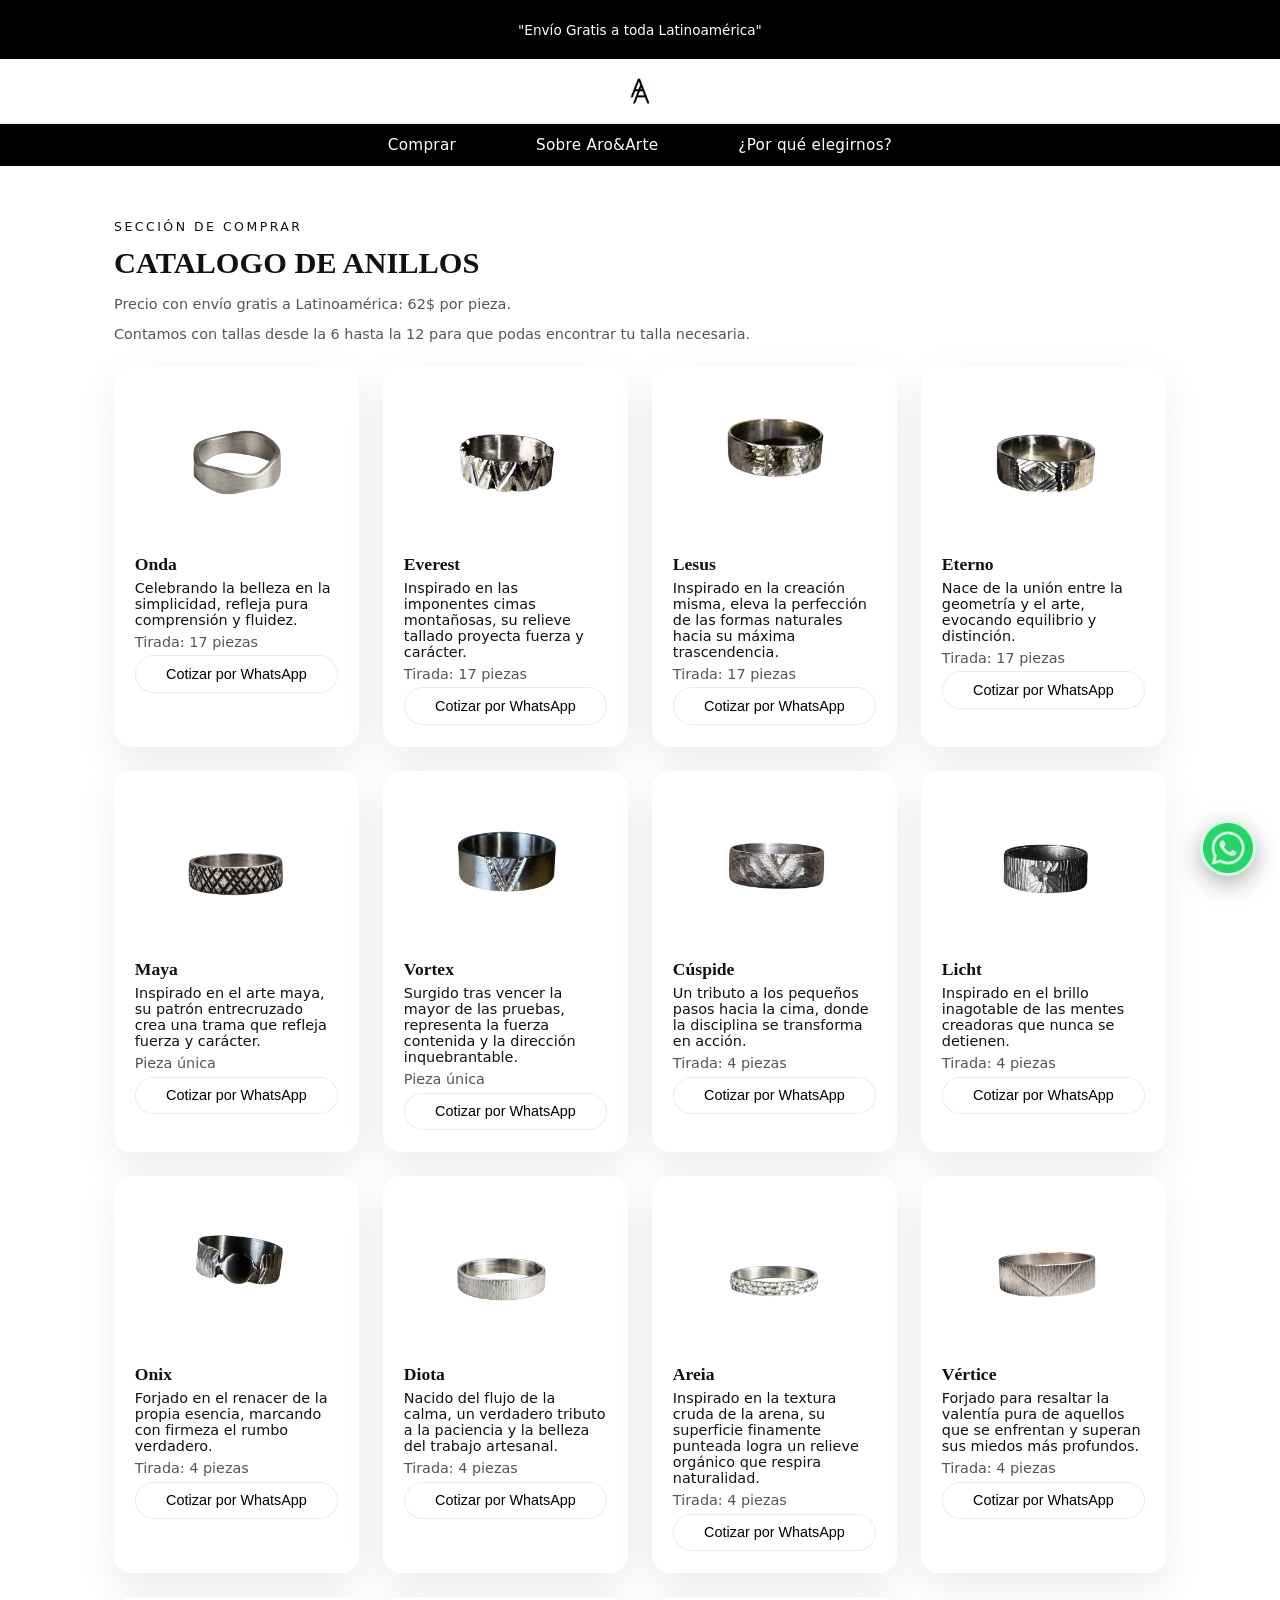
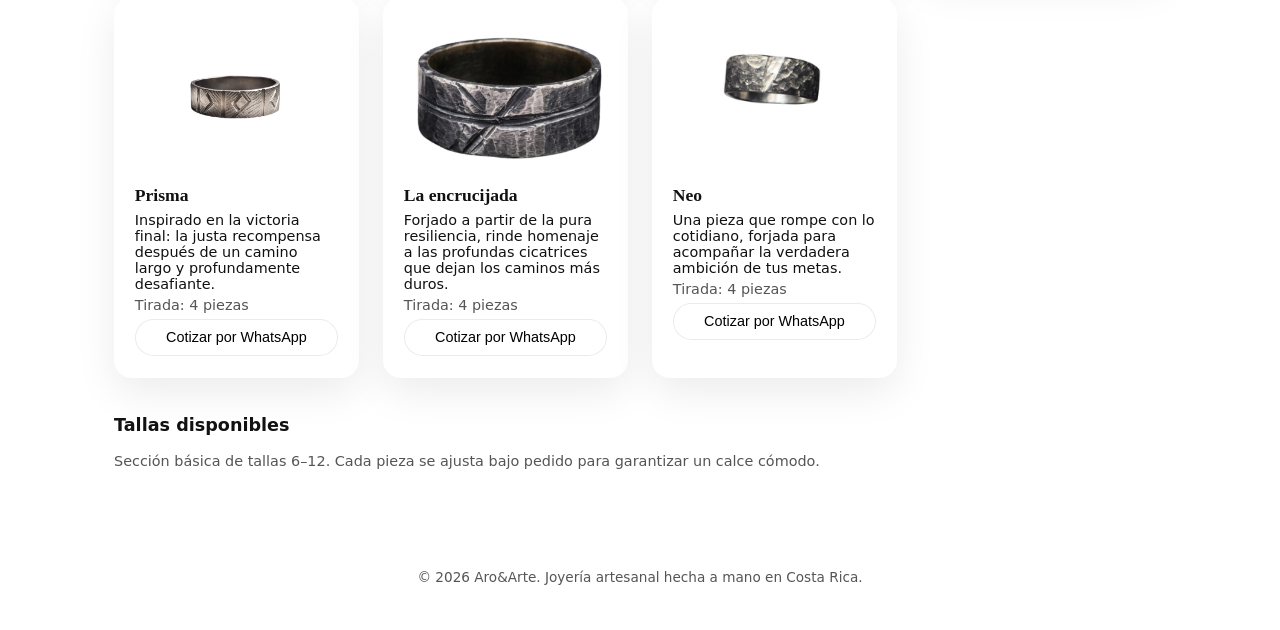
==== commit b8382336: "r" ====
--- a/comprar.html
+++ b/comprar.html
@@ -38,8 +38,9 @@
 <section class="catalogo" id="catalogo">
       <header class="section-header">
         <p class="section-eyebrow">Sección de Comprar</p>
-        <h2>Catálogo de anillos</h2>
+        <h2>CATALOGO DE ANILLOS</h2>
         <p class="section-note">Precio con envío gratis a Latinoamérica: 62$ por pieza.</p>
+        <p class="section-note">Contamos con tallas desde la 6 hasta la 12 para que podas encontrar tu talla necesaria.</p>
       </header>
 
    
--- a/css/styles.css
+++ b/css/styles.css
@@ -27,14 +27,14 @@
   color: #ffffff;
   text-align: center;
   font-size: 0.85rem;
-  padding: 0.4rem 1rem;
+  padding: 0.5rem 1rem;
 }
 
 .main-header {
   display: flex;
   align-items: center;
   justify-content: center;   /* logo centrado */
-  padding: 0.75rem 1.5rem;
+  padding: 1rem 1.5rem;
   border-bottom: 1px solid var(--border-soft);
   position: relative;
 }
@@ -93,15 +93,16 @@
 .main-nav {
   display: flex;
   justify-content: center;
-  gap: 2rem;
-  padding: 0.5rem 1rem;
-  background: #000000;
+  gap: 3rem;
+  padding: 0.7rem 2.5rem;
+  background: #020202;
 }
 
 .nav-link {
-  color: #ffffff;
+  color: #000000;
   text-decoration: none;
   font-size: 0.95rem;
+  letter-spacing: 0.02em;
 }
 
 /* En móvil ocultamos la barra y usaremos el menú hamburguer */
@@ -177,7 +178,7 @@
   font-size: 0.78rem;
 }
 .section-header h2 {
-  font-family: "Georgia", "Times New Roman", serif;
+  font-family: "Maharlika", "Maharlika";
   font-size: 1.9rem;
   margin: 0.3rem 0 0.3rem;
 }
@@ -337,24 +338,27 @@
   justify-content: center;
 }
 
+/* Todos los cuadros con el mismo tamaño */
 .por-que-item {
-  width: 180px;
-  height: 150px;
-  border-radius: 0px;
-  background-size: cover;
-  background-position: center;
-}
-/* 1) Imagen 15.jpg */
+  width: 220px;              /* ajusta aquí el ancho que quieres */
+  height: 140px;             /* y aquí el alto */
+  border-radius: 20px;
+  background-size: contain;  /* o cover si prefieres que llenen */
+  background-position: center;
+  background-repeat: no-repeat;
+}
+
+/* 1) 15.jpg */
 .por-que-15 {
   background-image: url("../img/15.jpg");
 }
 
-/* 2) Imagen anesp.jpg */
+/* 2) anesp.jpg */
 .por-que-anesp {
   background-image: url("../img/anesp.jpg");
 }
 
-/* 3) Imagen sobre.jpg */
+/* 3) sobre.jpg */
 .por-que-sobre {
   background-image: url("../img/sobre.jpg");
 }
@@ -459,8 +463,8 @@
 .main-nav {
   display: flex;
   justify-content: center;
-  gap: 2rem;
-  padding: 0.5rem 1rem;
+  gap: 5rem;
+  padding: 0.75rem 3rem;
   background: #000000;
 }
 
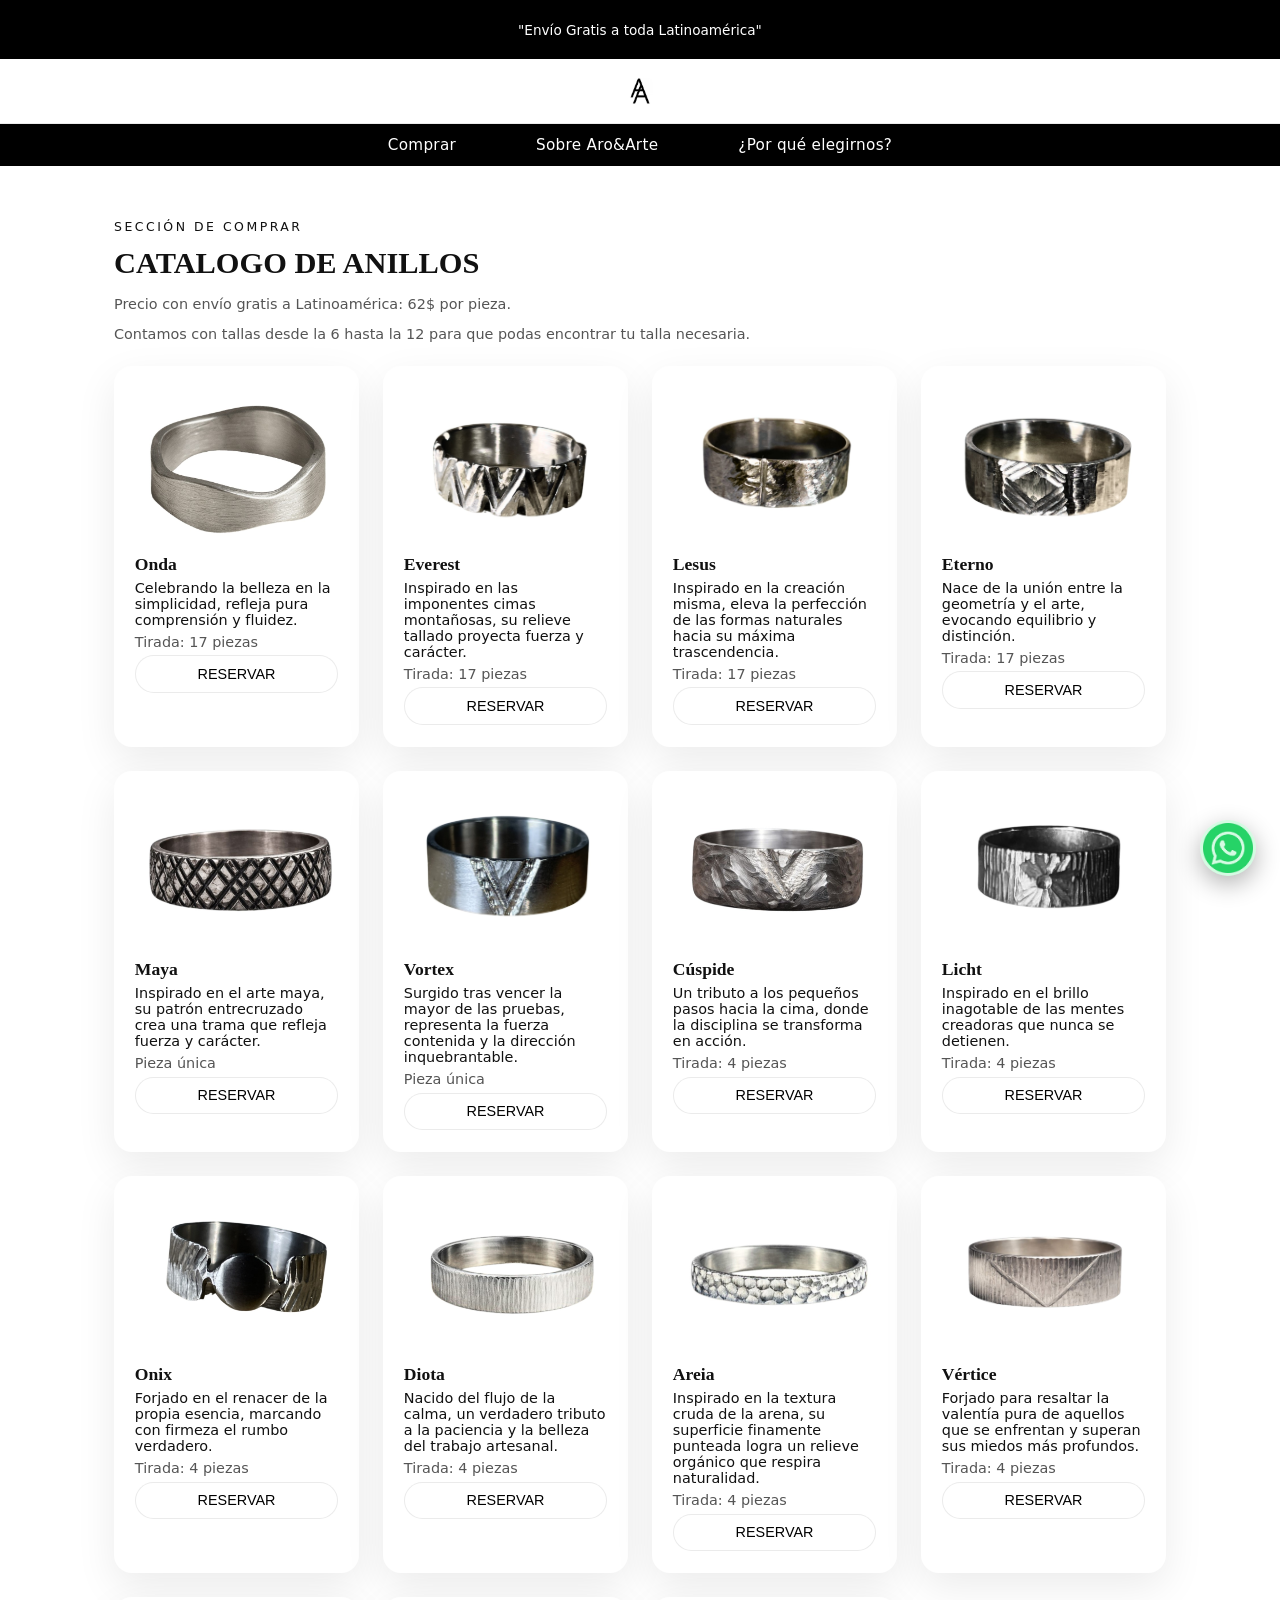
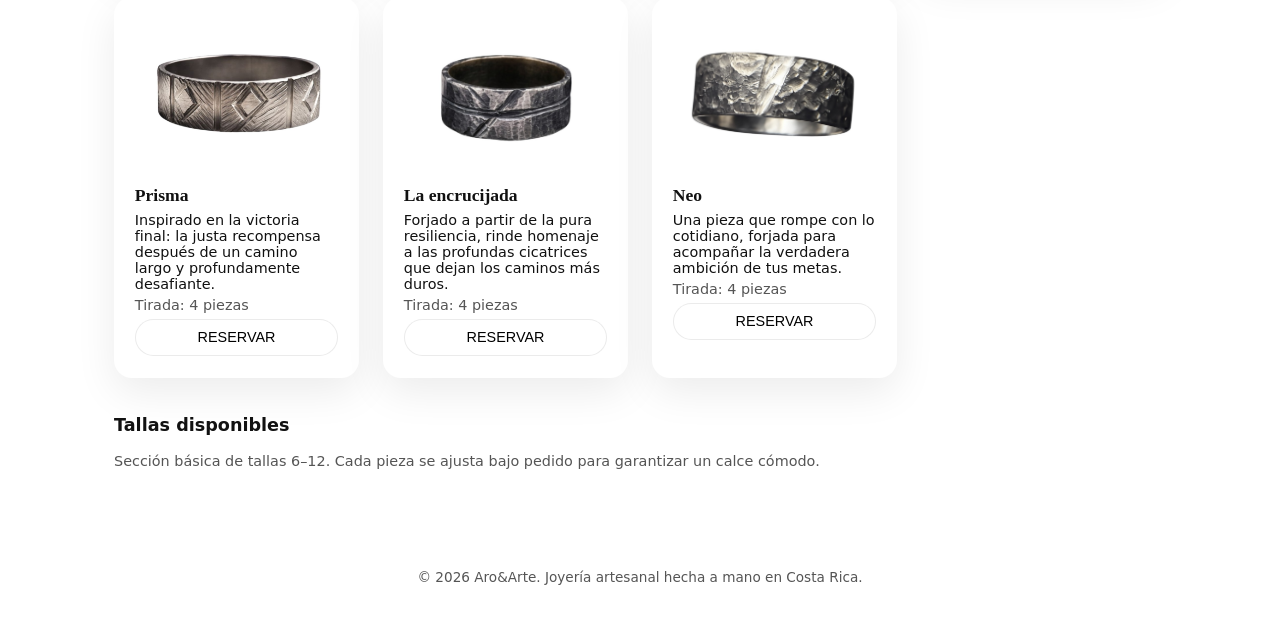
==== commit 10d50a23: "R" ====
--- a/comprar.html
+++ b/comprar.html
@@ -53,7 +53,7 @@
             <h3>Onda</h3>
             <p>Celebrando la belleza en la simplicidad, refleja pura comprensión y fluidez.</p>
             <p class="producto-meta">Tirada: 17 piezas</p>
-            <button class="btn-outline">Cotizar por WhatsApp</button>
+            <button class="btn-outline">RESERVAR</button>
           </div>
         </article>
 
@@ -63,7 +63,7 @@
             <h3>Everest</h3>
             <p>Inspirado en las imponentes cimas montañosas, su relieve tallado proyecta fuerza y carácter.</p>
             <p class="producto-meta">Tirada: 17 piezas</p>
-            <button class="btn-outline">Cotizar por WhatsApp</button>
+            <button class="btn-outline">RESERVAR</button>
           </div>
         </article>
 
@@ -73,7 +73,7 @@
             <h3>Lesus</h3>
             <p>Inspirado en la creación misma, eleva la perfección de las formas naturales hacia su máxima trascendencia.</p>
             <p class="producto-meta">Tirada: 17 piezas</p>
-            <button class="btn-outline">Cotizar por WhatsApp</button>
+            <button class="btn-outline">RESERVAR</button>
           </div>
         </article>
 
@@ -83,7 +83,7 @@
             <h3>Eterno</h3>
             <p>Nace de la unión entre la geometría y el arte, evocando equilibrio y distinción.</p>
             <p class="producto-meta">Tirada: 17 piezas</p>
-            <button class="btn-outline">Cotizar por WhatsApp</button>
+            <button class="btn-outline">RESERVAR</button>
           </div>
         </article>
 
@@ -92,10 +92,9 @@
           <div class="producto-media media-neo"></div>
           <div class="producto-body">
             <h3>Maya</h3>
-            <p>
-Inspirado en el arte maya, su patrón entrecruzado crea una trama que refleja fuerza y carácter.</p>
+            <p>Inspirado en el arte maya, su patrón entrecruzado crea una trama que refleja fuerza y carácter.</p>
             <p class="producto-meta">Pieza única</p>
-            <button class="btn-outline">Cotizar por WhatsApp</button>
+            <button class="btn-outline">RESERVAR</button>
           </div>
         </article>
 
@@ -105,7 +104,7 @@
             <h3>Vortex</h3>
             <p>Surgido tras vencer la mayor de las pruebas, representa la fuerza contenida y la dirección inquebrantable.</p>
             <p class="producto-meta">Pieza única</p>
-            <button class="btn-outline">Cotizar por WhatsApp</button>
+            <button class="btn-outline">RESERVAR</button>
           </div>
         </article>
 
@@ -115,7 +114,7 @@
             <h3>Cúspide</h3>
             <p>Un tributo a los pequeños pasos hacia la cima, donde la disciplina se transforma en acción.</p>
             <p class="producto-meta">Tirada: 4 piezas</p>
-            <button class="btn-outline">Cotizar por WhatsApp</button>
+            <button class="btn-outline">RESERVAR</button>
           </div>
         </article>
 
@@ -125,26 +124,27 @@
             <h3>Licht</h3>
             <p>Inspirado en el brillo inagotable de las mentes creadoras que nunca se detienen.</p>
             <p class="producto-meta">Tirada: 4 piezas</p>
-            <button class="btn-outline">Cotizar por WhatsApp</button>
-          </div>
-          
-        </article>
+            <button class="btn-outline">RESERVAR</button>
+          </div>
+        </article>
+
         <article class="producto-card">
           <div class="producto-media media-9"></div>
           <div class="producto-body">
             <h3>Onix</h3>
             <p>Forjado en el renacer de la propia esencia, marcando con firmeza el rumbo verdadero.</p>
             <p class="producto-meta">Tirada: 4 piezas</p>
-            <button class="btn-outline">Cotizar por WhatsApp</button>
-          </div>
-        </article>
+            <button class="btn-outline">RESERVAR</button>
+          </div>
+        </article>
+
         <article class="producto-card">
           <div class="producto-media media-11"></div>
           <div class="producto-body">
             <h3>Diota</h3>
             <p>Nacido del flujo de la calma, un verdadero tributo a la paciencia y la belleza del trabajo artesanal.</p>
             <p class="producto-meta">Tirada: 4 piezas</p>
-            <button class="btn-outline">Cotizar por WhatsApp</button>
+            <button class="btn-outline">RESERVAR</button>
           </div>
         </article>
 
@@ -154,21 +154,18 @@
             <h3>Areia</h3>
             <p>Inspirado en la textura cruda de la arena, su superficie finamente punteada logra un relieve orgánico que respira naturalidad.</p>
             <p class="producto-meta">Tirada: 4 piezas</p>
-            <button class="btn-outline">Cotizar por WhatsApp</button>
-          </div>
-        </article>
-
-         <article class="producto-card">
+            <button class="btn-outline">RESERVAR</button>
+          </div>
+        </article>
+
+        <article class="producto-card">
           <div class="producto-media media-13"></div>
           <div class="producto-body">
             <h3>Vértice</h3>
             <p>Forjado para resaltar la valentía pura de aquellos que se enfrentan y superan sus miedos más profundos.</p>
             <p class="producto-meta">Tirada: 4 piezas</p>
-            <button class="btn-outline">Cotizar por WhatsApp</button>
-          </div>
-
-
-
+            <button class="btn-outline">RESERVAR</button>
+          </div>
         </article>
 
         <article class="producto-card">
@@ -177,11 +174,8 @@
             <h3>Prisma</h3>
             <p>Inspirado en la victoria final: la justa recompensa después de un camino largo y profundamente desafiante.</p>
             <p class="producto-meta">Tirada: 4 piezas</p>
-            <button class="btn-outline">Cotizar por WhatsApp</button>
-          </div>
-
-
-          
+            <button class="btn-outline">RESERVAR</button>
+          </div>
         </article>
 
         <article class="producto-card">
@@ -190,13 +184,8 @@
             <h3>La encrucijada</h3>
             <p>Forjado a partir de la pura resiliencia, rinde homenaje a las profundas cicatrices que dejan los caminos más duros.</p>
             <p class="producto-meta">Tirada: 4 piezas</p>
-            <button class="btn-outline">Cotizar por WhatsApp</button>
-          </div>
-
-
-          
-        </article>
-
+            <button class="btn-outline">RESERVAR</button>
+          </div>
         </article>
 
         <article class="producto-card">
@@ -205,13 +194,10 @@
             <h3>Neo</h3>
             <p>Una pieza que rompe con lo cotidiano, forjada para acompañar la verdadera ambición de tus metas.</p>
             <p class="producto-meta">Tirada: 4 piezas</p>
-            <button class="btn-outline">Cotizar por WhatsApp</button>
-          </div>
-
-
-          
-        </article>
-      </div>
+            <button class="btn-outline">RESERVAR</button>
+          </div>
+        </article>
+</div>
       
       </div>
 
--- a/css/styles.css
+++ b/css/styles.css
@@ -350,7 +350,7 @@
 
 /* 1) 15.jpg */
 .por-que-15 {
-  background-image: url("../img/15.jpg");
+  background-image: url("../img/17.jpg");
 }
 
 /* 2) anesp.jpg */
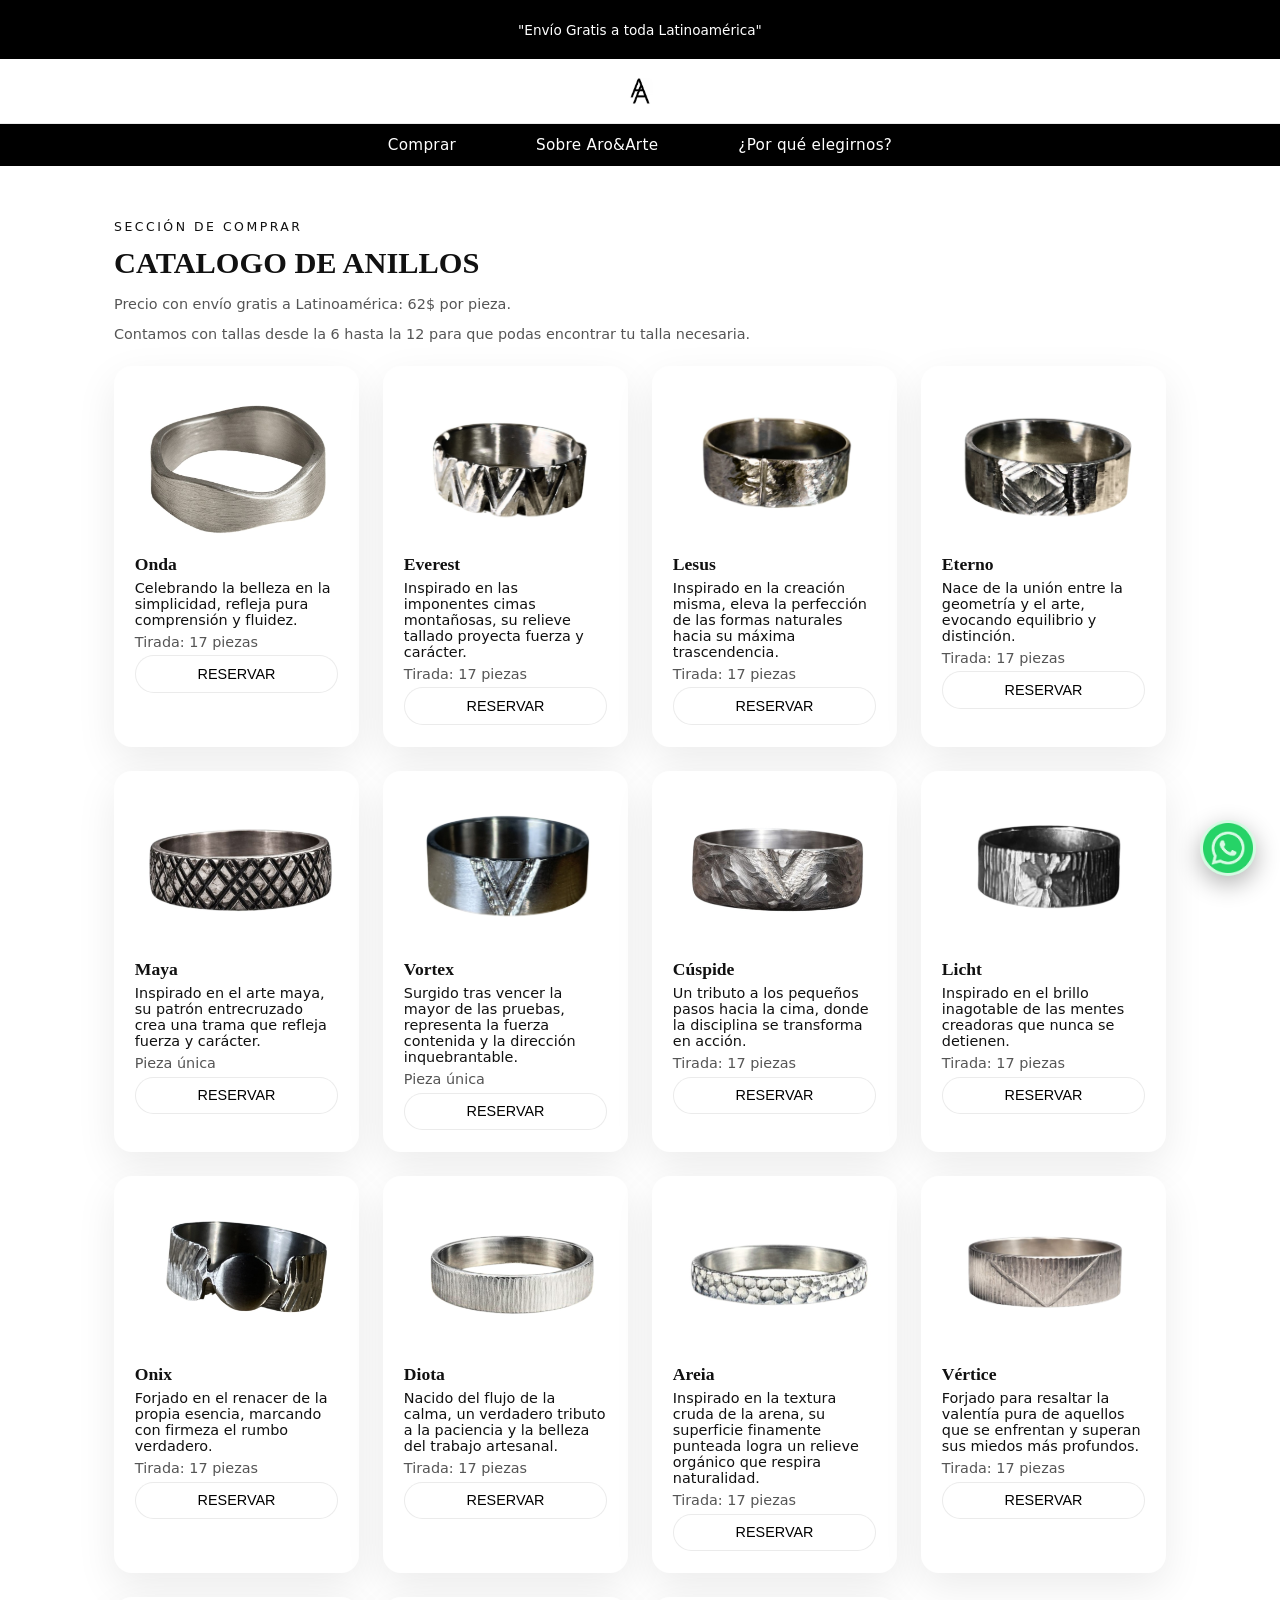
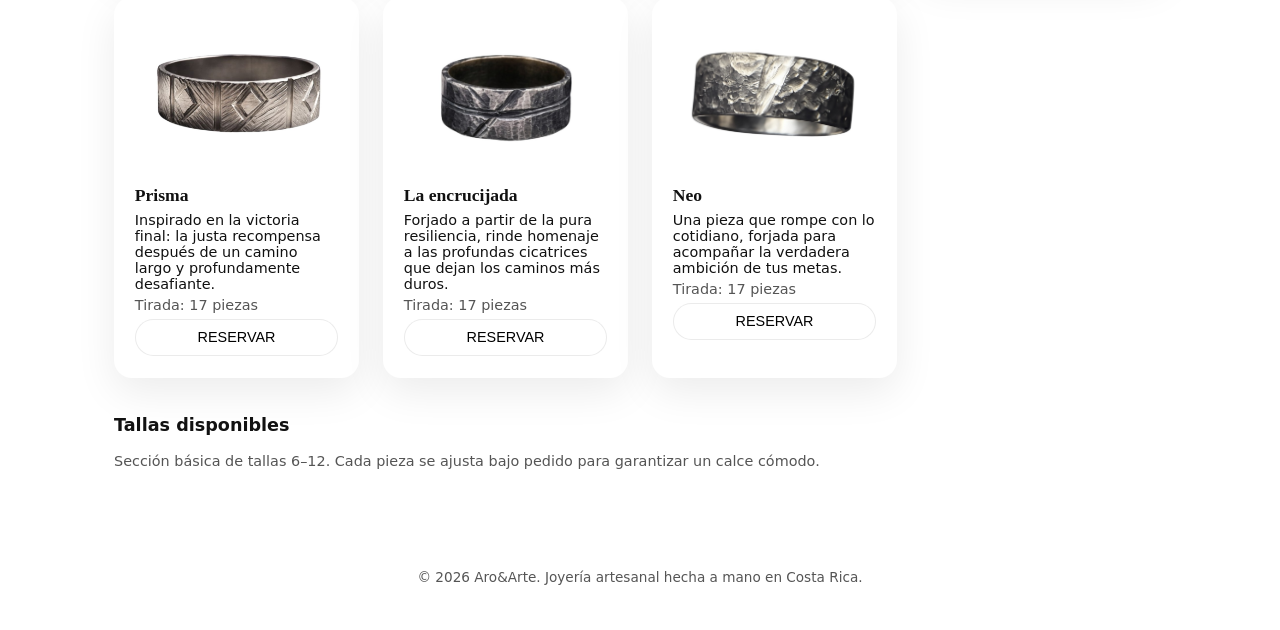
==== commit 4a16f40d: "arreglo" ====
--- a/comprar.html
+++ b/comprar.html
@@ -113,7 +113,7 @@
           <div class="producto-body">
             <h3>Cúspide</h3>
             <p>Un tributo a los pequeños pasos hacia la cima, donde la disciplina se transforma en acción.</p>
-            <p class="producto-meta">Tirada: 4 piezas</p>
+            <p class="producto-meta">Tirada: 17 piezas</p>
             <button class="btn-outline">RESERVAR</button>
           </div>
         </article>
@@ -123,7 +123,7 @@
           <div class="producto-body">
             <h3>Licht</h3>
             <p>Inspirado en el brillo inagotable de las mentes creadoras que nunca se detienen.</p>
-            <p class="producto-meta">Tirada: 4 piezas</p>
+            <p class="producto-meta">Tirada: 17 piezas</p>
             <button class="btn-outline">RESERVAR</button>
           </div>
         </article>
@@ -133,7 +133,7 @@
           <div class="producto-body">
             <h3>Onix</h3>
             <p>Forjado en el renacer de la propia esencia, marcando con firmeza el rumbo verdadero.</p>
-            <p class="producto-meta">Tirada: 4 piezas</p>
+            <p class="producto-meta">Tirada: 17 piezas</p>
             <button class="btn-outline">RESERVAR</button>
           </div>
         </article>
@@ -143,7 +143,7 @@
           <div class="producto-body">
             <h3>Diota</h3>
             <p>Nacido del flujo de la calma, un verdadero tributo a la paciencia y la belleza del trabajo artesanal.</p>
-            <p class="producto-meta">Tirada: 4 piezas</p>
+            <p class="producto-meta">Tirada: 17 piezas</p>
             <button class="btn-outline">RESERVAR</button>
           </div>
         </article>
@@ -153,7 +153,7 @@
           <div class="producto-body">
             <h3>Areia</h3>
             <p>Inspirado en la textura cruda de la arena, su superficie finamente punteada logra un relieve orgánico que respira naturalidad.</p>
-            <p class="producto-meta">Tirada: 4 piezas</p>
+            <p class="producto-meta">Tirada: 17 piezas</p>
             <button class="btn-outline">RESERVAR</button>
           </div>
         </article>
@@ -163,7 +163,7 @@
           <div class="producto-body">
             <h3>Vértice</h3>
             <p>Forjado para resaltar la valentía pura de aquellos que se enfrentan y superan sus miedos más profundos.</p>
-            <p class="producto-meta">Tirada: 4 piezas</p>
+            <p class="producto-meta">Tirada: 17 piezas</p>
             <button class="btn-outline">RESERVAR</button>
           </div>
         </article>
@@ -173,7 +173,7 @@
           <div class="producto-body">
             <h3>Prisma</h3>
             <p>Inspirado en la victoria final: la justa recompensa después de un camino largo y profundamente desafiante.</p>
-            <p class="producto-meta">Tirada: 4 piezas</p>
+            <p class="producto-meta">Tirada: 17 piezas</p>
             <button class="btn-outline">RESERVAR</button>
           </div>
         </article>
@@ -183,7 +183,7 @@
           <div class="producto-body">
             <h3>La encrucijada</h3>
             <p>Forjado a partir de la pura resiliencia, rinde homenaje a las profundas cicatrices que dejan los caminos más duros.</p>
-            <p class="producto-meta">Tirada: 4 piezas</p>
+            <p class="producto-meta">Tirada: 17 piezas</p>
             <button class="btn-outline">RESERVAR</button>
           </div>
         </article>
@@ -193,7 +193,7 @@
           <div class="producto-body">
             <h3>Neo</h3>
             <p>Una pieza que rompe con lo cotidiano, forjada para acompañar la verdadera ambición de tus metas.</p>
-            <p class="producto-meta">Tirada: 4 piezas</p>
+            <p class="producto-meta">Tirada: 17 piezas</p>
             <button class="btn-outline">RESERVAR</button>
           </div>
         </article>
